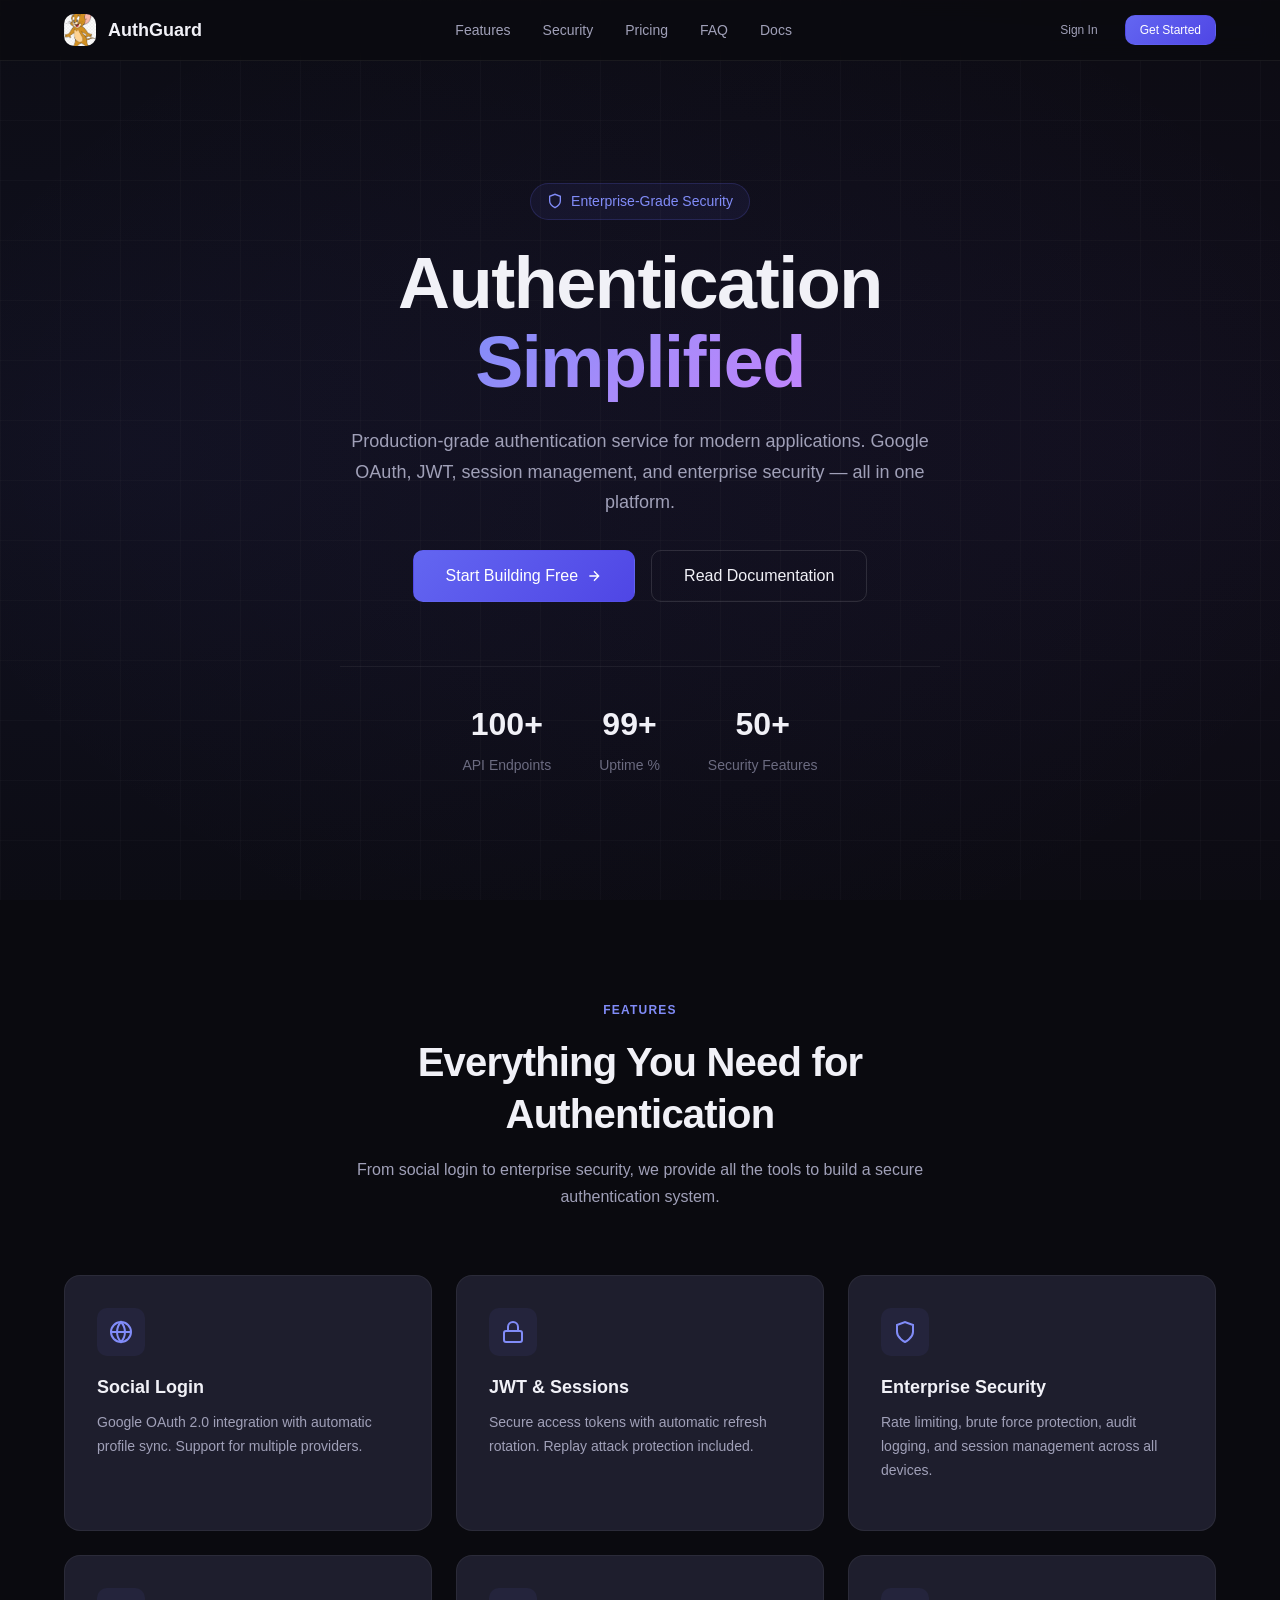
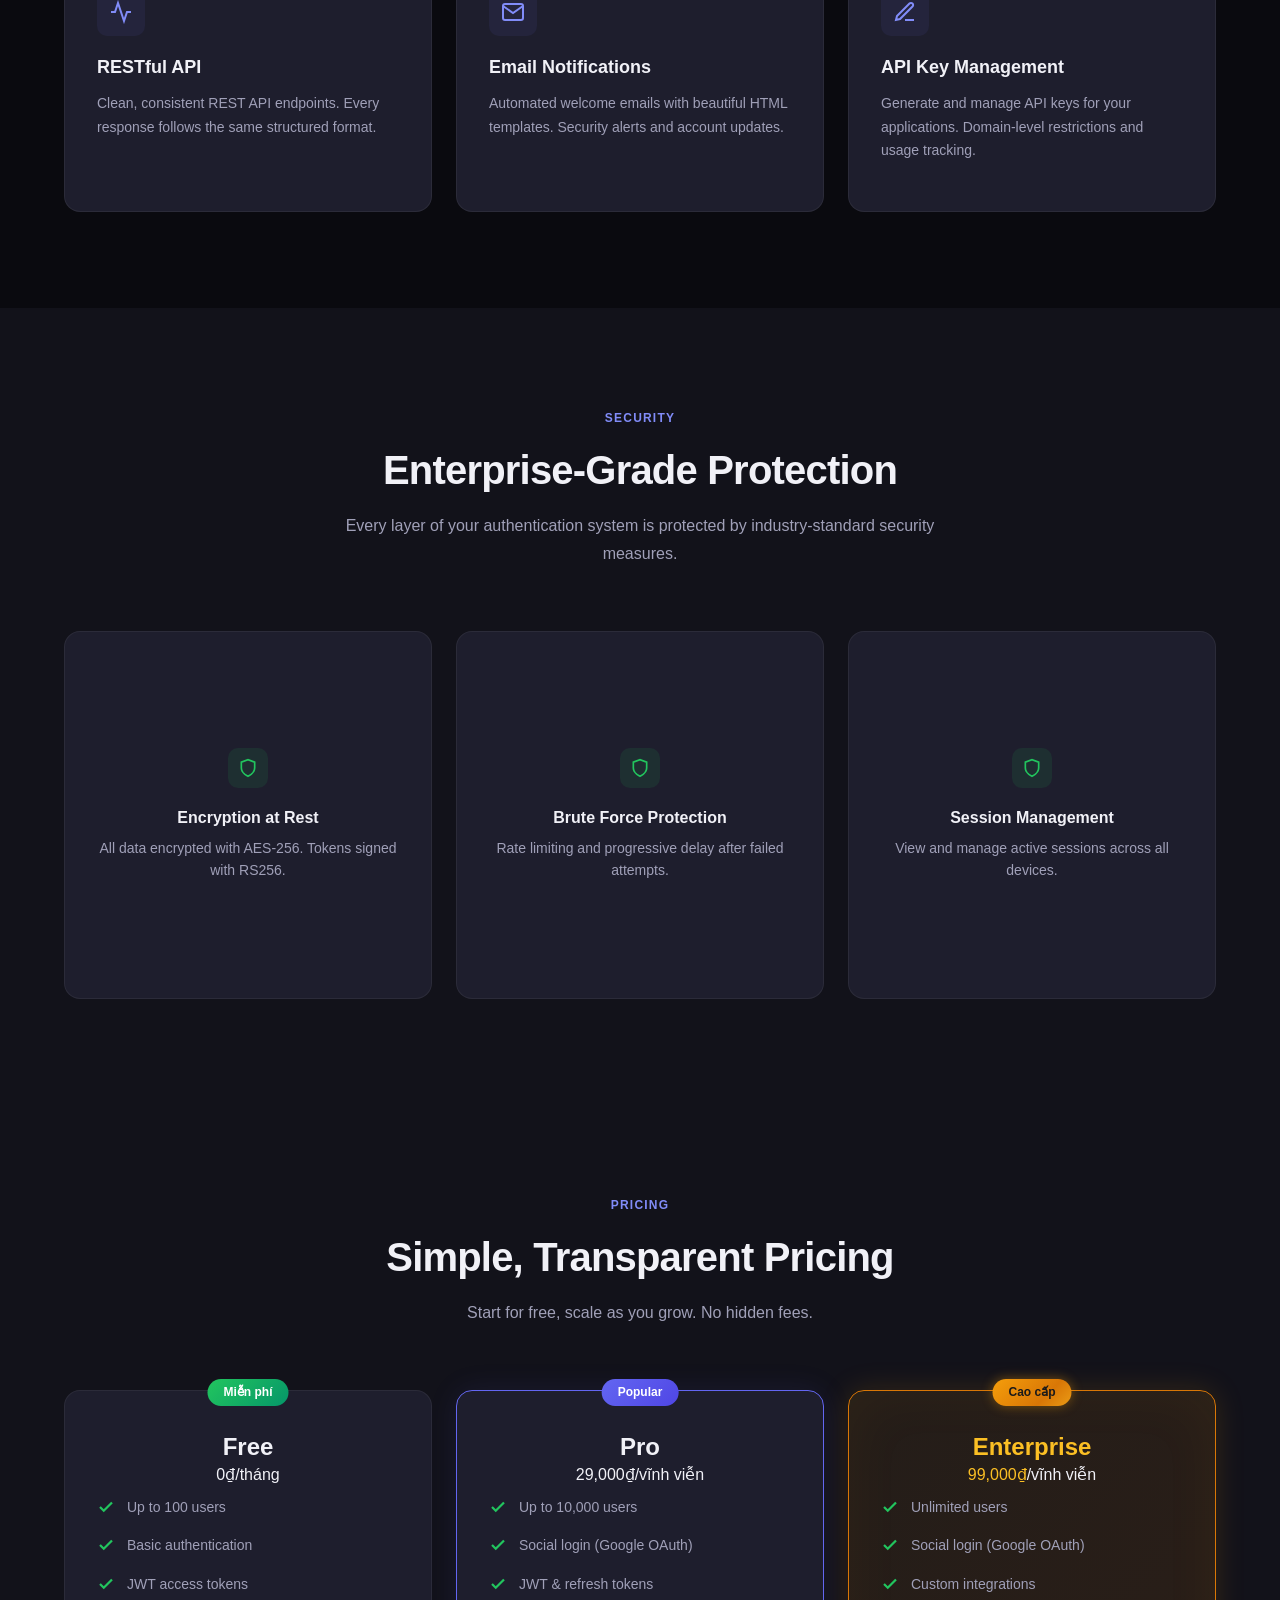
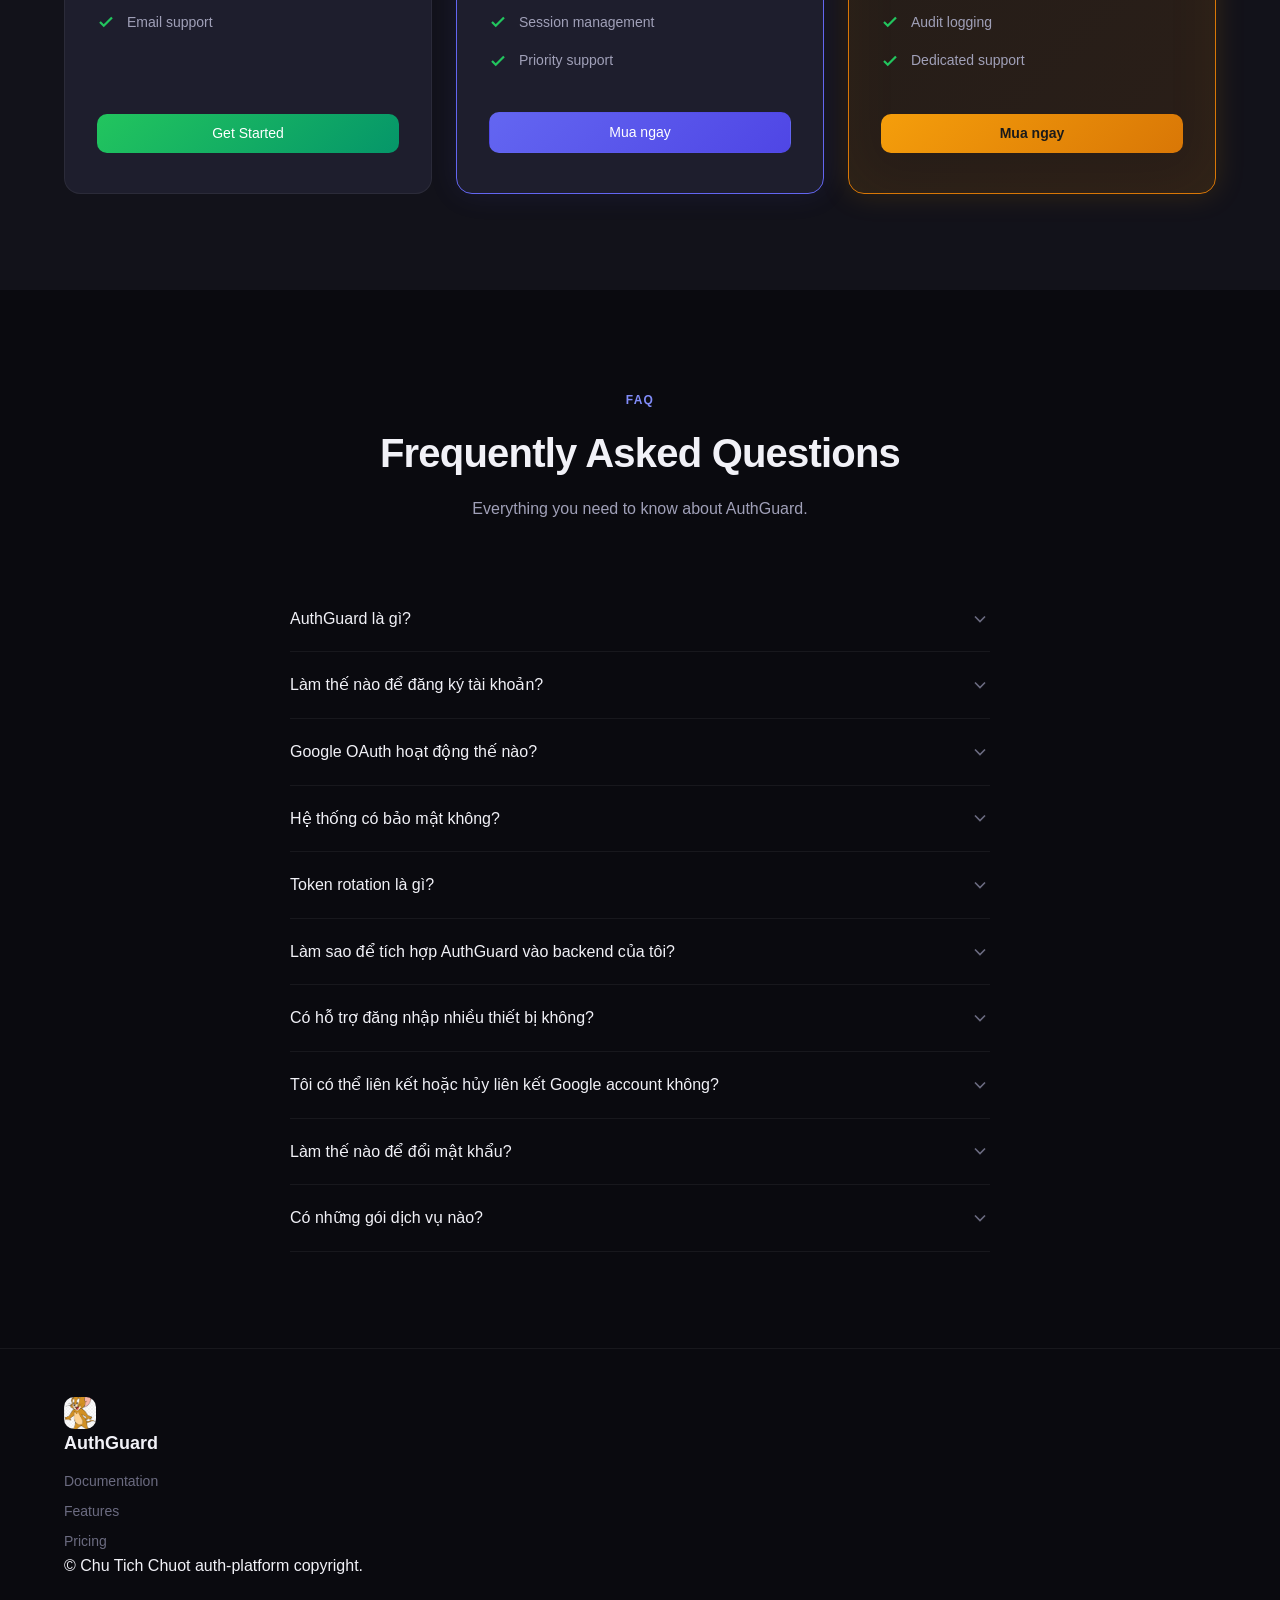
==== frontend/index.html @ dce5e6f6 "first commit" ====
<!DOCTYPE html>
<html lang="en">
<head>
    <meta charset="UTF-8">
    <meta name="viewport" content="width=device-width, initial-scale=1.0">
    <title>AuthGuard - Enterprise Authentication Made Simple</title>
    <meta name="description" content="Production-grade authentication service. Google OAuth, JWT, session management.">
    <link rel="stylesheet" href="css/base.css">
    <link rel="stylesheet" href="css/components.css">
    <link rel="stylesheet" href="css/landing.css">
</head>
<body>
    <!-- Navigation -->
    <nav class="nav" role="navigation" aria-label="Main navigation">
        <div class="nav-inner">
            <a href="index.html" class="nav-logo" aria-label="AuthGuard Home">
                <img src="css/img/authss.png" alt="AuthGuard" class="logo-img-sm">
                <span>AuthGuard</span>
            </a>
            <div class="nav-links" role="menubar">
                <a href="#features" role="menuitem">Features</a>
                <a href="#security" role="menuitem">Security</a>
                <a href="#pricing" role="menuitem">Pricing</a>
                <a href="#faq" role="menuitem">FAQ</a>
                <a href="docs.html" role="menuitem">Docs</a>
            </div>
            <div class="nav-actions">
                <a href="login.html" class="btn btn-ghost btn-sm">Sign In</a>
                <a href="register.html" class="btn btn-primary btn-sm">Get Started</a>
                <button class="nav-mobile-toggle" aria-label="Toggle menu">
                    <svg width="20" height="20" viewBox="0 0 24 24" fill="none" stroke="currentColor" stroke-width="2"><path d="M3 12h18M3 6h18M3 18h18"/></svg>
                </button>
            </div>
        </div>
    </nav>

    <!-- Hero -->
    <section class="hero" id="hero">
        <div class="hero-bg">
            <div class="hero-gradient"></div>
            <div class="hero-grid"></div>
        </div>
        <div class="hero-content">
            <div class="hero-badge reveal">
                <svg width="16" height="16" viewBox="0 0 24 24" fill="none" stroke="currentColor" stroke-width="2"><path d="M12 22s8-4 8-10V5l-8-3-8 3v7c0 6 8 10 8 10z"/></svg>
                Enterprise-Grade Security
            </div>
            <h1 class="hero-title reveal reveal-delay-1">Authentication<br><span class="text-gradient">Simplified</span></h1>
            <p class="hero-description reveal reveal-delay-2">Production-grade authentication service for modern applications. Google OAuth, JWT, session management, and enterprise security — all in one platform.</p>
            <div class="hero-actions reveal reveal-delay-3">
                <a href="register.html" class="btn btn-primary btn-lg">Start Building Free <svg width="16" height="16" viewBox="0 0 24 24" fill="none" stroke="currentColor" stroke-width="2"><path d="M5 12h14M12 5l7 7-7 7"/></svg></a>
                <a href="docs.html" class="btn btn-secondary btn-lg">Read Documentation</a>
            </div>
            <div class="hero-stats reveal reveal-delay-4">
                <div class="hero-stat"><div class="hero-stat-number" data-count="100">0</div><div class="hero-stat-label">API Endpoints</div></div>
                <div class="hero-stat"><div class="hero-stat-number" data-count="99.9">0</div><div class="hero-stat-label">Uptime %</div></div>
                <div class="hero-stat"><div class="hero-stat-number" data-count="50">0</div><div class="hero-stat-label">Security Features</div></div>
            </div>
        </div>
    </section>

    <!-- Features -->
    <section class="features" id="features">
        <div class="container">
            <div class="section-header reveal">
                <span class="section-label">Features</span>
                <h2 class="section-title">Everything You Need for Authentication</h2>
                <p class="section-description">From social login to enterprise security, we provide all the tools to build a secure authentication system.</p>
            </div>
            <div class="features-grid">
                <div class="feature-card reveal reveal-delay-1">
                    <div class="feature-icon"><svg viewBox="0 0 24 24" fill="none" stroke="currentColor" stroke-width="2"><circle cx="12" cy="12" r="10"/><path d="M2 12h20M12 2a15.3 15.3 0 014 10 15.3 15.3 0 01-4 10 15.3 15.3 0 01-4-10 15.3 15.3 0 014-10z"/></svg></div>
                    <h3 class="feature-title">Social Login</h3>
                    <p class="feature-description">Google OAuth 2.0 integration with automatic profile sync. Support for multiple providers.</p>
                </div>
                <div class="feature-card reveal reveal-delay-2">
                    <div class="feature-icon"><svg viewBox="0 0 24 24" fill="none" stroke="currentColor" stroke-width="2"><rect x="3" y="11" width="18" height="11" rx="2" ry="2"/><path d="M7 11V7a5 5 0 0110 0v4"/></svg></div>
                    <h3 class="feature-title">JWT & Sessions</h3>
                    <p class="feature-description">Secure access tokens with automatic refresh rotation. Replay attack protection included.</p>
                </div>
                <div class="feature-card reveal reveal-delay-3">
                    <div class="feature-icon"><svg viewBox="0 0 24 24" fill="none" stroke="currentColor" stroke-width="2"><path d="M12 22s8-4 8-10V5l-8-3-8 3v7c0 6 8 10 8 10z"/></svg></div>
                    <h3 class="feature-title">Enterprise Security</h3>
                    <p class="feature-description">Rate limiting, brute force protection, audit logging, and session management across all devices.</p>
                </div>
                <div class="feature-card reveal reveal-delay-1">
                    <div class="feature-icon"><svg viewBox="0 0 24 24" fill="none" stroke="currentColor" stroke-width="2"><polyline points="22 12 18 12 15 21 9 3 6 12 2 12"/></svg></div>
                    <h3 class="feature-title">RESTful API</h3>
                    <p class="feature-description">Clean, consistent REST API endpoints. Every response follows the same structured format.</p>
                </div>
                <div class="feature-card reveal reveal-delay-2">
                    <div class="feature-icon"><svg viewBox="0 0 24 24" fill="none" stroke="currentColor" stroke-width="2"><path d="M4 4h16c1.1 0 2 .9 2 2v12c0 1.1-.9 2-2 2H4c-1.1 0-2-.9-2-2V6c0-1.1.9-2 2-2z"/><polyline points="22,6 12,13 2,6"/></svg></div>
                    <h3 class="feature-title">Email Notifications</h3>
                    <p class="feature-description">Automated welcome emails with beautiful HTML templates. Security alerts and account updates.</p>
                </div>
                <div class="feature-card reveal reveal-delay-3">
                    <div class="feature-icon"><svg viewBox="0 0 24 24" fill="none" stroke="currentColor" stroke-width="2"><path d="M12 20h9M16.5 3.5a2.121 2.121 0 013 3L7 19l-4 1 1-4L16.5 3.5z"/></svg></div>
                    <h3 class="feature-title">API Key Management</h3>
                    <p class="feature-description">Generate and manage API keys for your applications. Domain-level restrictions and usage tracking.</p>
                </div>
            </div>
        </div>
    </section>

    <!-- Security -->
    <section class="security" id="security">
        <div class="container">
            <div class="section-header reveal">
                <span class="section-label">Security</span>
                <h2 class="section-title">Enterprise-Grade Protection</h2>
                <p class="section-description">Every layer of your authentication system is protected by industry-standard security measures.</p>
            </div>
            <div class="security-grid">
                <div class="security-card reveal">
                    <div class="security-card-icon"><svg viewBox="0 0 24 24" fill="none" stroke="currentColor" stroke-width="2"><path d="M12 22s8-4 8-10V5l-8-3-8 3v7c0 6 8 10 8 10z"/></svg></div>
                    <div class="security-card-content"><h4>Encryption at Rest</h4><p>All data encrypted with AES-256. Tokens signed with RS256.</p></div>
                </div>
                <div class="security-card reveal reveal-delay-1">
                    <div class="security-card-icon"><svg viewBox="0 0 24 24" fill="none" stroke="currentColor" stroke-width="2"><path d="M12 22s8-4 8-10V5l-8-3-8 3v7c0 6 8 10 8 10z"/></svg></div>
                    <div class="security-card-content"><h4>Brute Force Protection</h4><p>Rate limiting and progressive delay after failed attempts.</p></div>
                </div>
                <div class="security-card reveal reveal-delay-2">
                    <div class="security-card-icon"><svg viewBox="0 0 24 24" fill="none" stroke="currentColor" stroke-width="2"><path d="M12 22s8-4 8-10V5l-8-3-8 3v7c0 6 8 10 8 10z"/></svg></div>
                    <div class="security-card-content"><h4>Session Management</h4><p>View and manage active sessions across all devices.</p></div>
                </div>
            </div>
        </div>
    </section>

    <!-- Pricing -->
    <section class="pricing" id="pricing">
        <div class="container">
            <div class="section-header reveal">
                <span class="section-label">Pricing</span>
                <h2 class="section-title">Simple, Transparent Pricing</h2>
                <p class="section-description">Start for free, scale as you grow. No hidden fees.</p>
            </div>
            <div class="pricing-grid">
                <div class="pricing-card pricing-card-free reveal">
                    <div class="pricing-card-badge pricing-card-badge-free">Miễn phí</div>
                    <h3 class="pricing-card-title">Free</h3>
                    <div class="pricing-card-price"><span class="pricing-amount">0₫</span><span class="pricing-period">/tháng</span></div>
                    <ul class="pricing-card-features">
                        <li><svg width="16" height="16" viewBox="0 0 24 24" fill="none" stroke="currentColor" stroke-width="3"><polyline points="20 6 9 17 4 12"/></svg> Up to 100 users</li>
                        <li><svg width="16" height="16" viewBox="0 0 24 24" fill="none" stroke="currentColor" stroke-width="3"><polyline points="20 6 9 17 4 12"/></svg> Basic authentication</li>
                        <li><svg width="16" height="16" viewBox="0 0 24 24" fill="none" stroke="currentColor" stroke-width="3"><polyline points="20 6 9 17 4 12"/></svg> JWT access tokens</li>
                        <li><svg width="16" height="16" viewBox="0 0 24 24" fill="none" stroke="currentColor" stroke-width="3"><polyline points="20 6 9 17 4 12"/></svg> Email support</li>
                    </ul>
                    <a href="register.html" class="btn btn-primary btn-block">Get Started</a>
                </div>
                <div class="pricing-card pricing-card-featured reveal reveal-delay-1">
                    <div class="pricing-card-badge">Popular</div>
                    <h3 class="pricing-card-title">Pro</h3>
                    <div class="pricing-card-price"><span class="pricing-amount">29,000₫</span><span class="pricing-period">/vĩnh viễn</span></div>
                    <ul class="pricing-card-features">
                        <li><svg width="16" height="16" viewBox="0 0 24 24" fill="none" stroke="currentColor" stroke-width="3"><polyline points="20 6 9 17 4 12"/></svg> Up to 10,000 users</li>
                        <li><svg width="16" height="16" viewBox="0 0 24 24" fill="none" stroke="currentColor" stroke-width="3"><polyline points="20 6 9 17 4 12"/></svg> Social login (Google OAuth)</li>
                        <li><svg width="16" height="16" viewBox="0 0 24 24" fill="none" stroke="currentColor" stroke-width="3"><polyline points="20 6 9 17 4 12"/></svg> JWT & refresh tokens</li>
                        <li><svg width="16" height="16" viewBox="0 0 24 24" fill="none" stroke="currentColor" stroke-width="3"><polyline points="20 6 9 17 4 12"/></svg> Session management</li>
                        <li><svg width="16" height="16" viewBox="0 0 24 24" fill="none" stroke="currentColor" stroke-width="3"><polyline points="20 6 9 17 4 12"/></svg> Priority support</li>
                    </ul>
                    <a href="purchase.html?plan=pro" class="btn btn-primary btn-block">Mua ngay</a>
                </div>
                <div class="pricing-card pricing-card-enterprise reveal reveal-delay-2">
                    <div class="pricing-card-badge pricing-card-badge-enterprise">Cao cấp</div>
                    <h3 class="pricing-card-title">Enterprise</h3>
                    <div class="pricing-card-price"><span class="pricing-amount">99,000₫</span><span class="pricing-period">/vĩnh viễn</span></div>
                    <ul class="pricing-card-features">
                        <li><svg width="16" height="16" viewBox="0 0 24 24" fill="none" stroke="currentColor" stroke-width="3"><polyline points="20 6 9 17 4 12"/></svg> Unlimited users</li>
                        <li><svg width="16" height="16" viewBox="0 0 24 24" fill="none" stroke="currentColor" stroke-width="3"><polyline points="20 6 9 17 4 12"/></svg> Social login (Google OAuth)</li>
                        <li><svg width="16" height="16" viewBox="0 0 24 24" fill="none" stroke="currentColor" stroke-width="3"><polyline points="20 6 9 17 4 12"/></svg> Custom integrations</li>
                        <li><svg width="16" height="16" viewBox="0 0 24 24" fill="none" stroke="currentColor" stroke-width="3"><polyline points="20 6 9 17 4 12"/></svg> Audit logging</li>
                        <li><svg width="16" height="16" viewBox="0 0 24 24" fill="none" stroke="currentColor" stroke-width="3"><polyline points="20 6 9 17 4 12"/></svg> Dedicated support</li>
                    </ul>
                    <a href="purchase.html?plan=enterprise" class="btn btn-primary btn-block">Mua ngay</a>
                </div>
            </div>
        </div>
    </section>

    <!-- FAQ -->
    <section class="faq" id="faq">
        <div class="container">
            <div class="section-header reveal">
                <span class="section-label">FAQ</span>
                <h2 class="section-title">Frequently Asked Questions</h2>
                <p class="section-description">Everything you need to know about AuthGuard.</p>
            </div>
            <div class="faq-list reveal">
                <div class="faq-item">
                    <div class="faq-question"><span>AuthGuard là gì?</span><svg width="20" height="20" viewBox="0 0 24 24" fill="none" stroke="currentColor" stroke-width="2"><polyline points="6 9 12 15 18 9"/></svg></div>
                    <div class="faq-answer"><p>AuthGuard là nền tảng xác thực (Authentication Platform) độc lập, tương tự Clerk, cung cấp đăng nhập bằng username, Gmail, Google OAuth, quản lý session, JWT token, và bảo mật đa lớp cho ứng dụng hiện đại.</p></div>
                </div>
                <div class="faq-item">
                    <div class="faq-question"><span>Làm thế nào để đăng ký tài khoản?</span><svg width="20" height="20" viewBox="0 0 24 24" fill="none" stroke="currentColor" stroke-width="2"><polyline points="6 9 12 15 18 9"/></svg></div>
                    <div class="faq-answer"><p>Bạn có thể đăng ký bằng email Gmail + mật khẩu (tối thiểu 8 ký tự) hoặc đăng ký nhanh bằng Google OAuth. Username phải từ 3-20 ký tự, chỉ gồm chữ cái, số và dấu gạch dưới.</p></div>
                </div>
                <div class="faq-item">
                    <div class="faq-question"><span>Google OAuth hoạt động thế nào?</span><svg width="20" height="20" viewBox="0 0 24 24" fill="none" stroke="currentColor" stroke-width="2"><polyline points="6 9 12 15 18 9"/></svg></div>
                    <div class="faq-answer"><p>Người dùng đăng nhập bằng tài khoản Google. AuthGuard xác thực ID Token qua Google Identity Services, tự động tạo tài khoản mới nếu chưa tồn tại, hoặc liên kết với tài khoản hiện có nếu email đã được đăng ký trước đó.</p></div>
                </div>
                <div class="faq-item">
                    <div class="faq-question"><span>Hệ thống có bảo mật không?</span><svg width="20" height="20" viewBox="0 0 24 24" fill="none" stroke="currentColor" stroke-width="2"><polyline points="6 9 12 15 18 9"/></svg></div>
                    <div class="faq-answer"><p>Có. AuthGuard sử dụng: JWT ký HS256, bcrypt với 12 vòng salt cho mật khẩu, HttpOnly Cookie cho refresh token, rate limiting (5 lần/15 phút), bảo vệ brute force, phát hiện tấn công replay, và ghi nhật ký kiểm toán cho mọi sự kiện xác thực.</p></div>
                </div>
                <div class="faq-item">
                    <div class="faq-question"><span>Token rotation là gì?</span><svg width="20" height="20" viewBox="0 0 24 24" fill="none" stroke="currentColor" stroke-width="2"><polyline points="6 9 12 15 18 9"/></svg></div>
                    <div class="faq-answer"><p>Mỗi lần refresh token, AuthGuard thu hồi token cũ và cấp token mới. Nếu token cũ bị dùng lại (replay attack), toàn bộ session của user sẽ bị thu hồi ngay lập tức, ngăn chặn kẻ tấn công chiếm quyền truy cập.</p></div>
                </div>
                <div class="faq-item">
                    <div class="faq-question"><span>Làm sao để tích hợp AuthGuard vào backend của tôi?</span><svg width="20" height="20" viewBox="0 0 24 24" fill="none" stroke="currentColor" stroke-width="2"><polyline points="6 9 12 15 18 9"/></svg></div>
                    <div class="faq-answer"><p>Bạn có 2 cách: (1) Dùng chung JWT_ACCESS_SECRET để tự verify token trong backend (Flask, Node.js, Django, Next.js đều hỗ trợ), hoặc (2) Gọi API POST /api/auth/verify để xác thực token từ xa. Xem tài liệu Docs để biết chi tiết.</p></div>
                </div>
                <div class="faq-item">
                    <div class="faq-question"><span>Có hỗ trợ đăng nhập nhiều thiết bị không?</span><svg width="20" height="20" viewBox="0 0 24 24" fill="none" stroke="currentColor" stroke-width="2"><polyline points="6 9 12 15 18 9"/></svg></div>
                    <div class="faq-answer"><p>Có. Mỗi lần đăng nhập tạo một session riêng biệt. Bạn có thể xem và quản lý tất cả session trong dashboard, đăng xuất một thiết bị hoặc tất cả thiết bị cùng lúc.</p></div>
                </div>
                <div class="faq-item">
                    <div class="faq-question"><span>Tôi có thể liên kết hoặc hủy liên kết Google account không?</span><svg width="20" height="20" viewBox="0 0 24 24" fill="none" stroke="currentColor" stroke-width="2"><polyline points="6 9 12 15 18 9"/></svg></div>
                    <div class="faq-answer"><p>Có. Bạn có thể liên kết Google account với tài khoản hiện tại để đăng nhập bằng cả hai cách. Khi hủy liên kết, bạn cần có mật khẩu để đảm bảo vẫn có cách đăng nhập khác.</p></div>
                </div>
                <div class="faq-item">
                    <div class="faq-question"><span>Làm thế nào để đổi mật khẩu?</span><svg width="20" height="20" viewBox="0 0 24 24" fill="none" stroke="currentColor" stroke-width="2"><polyline points="6 9 12 15 18 9"/></svg></div>
                    <div class="faq-answer"><p>Vào mục Security trong Dashboard, nhập mật khẩu hiện tại và mật khẩu mới (tối thiểu 8 ký tự). Sau khi đổi mật khẩu thành công, tất cả thiết bị khác sẽ bị đăng xuất để đảm bảo an toàn.</p></div>
                </div>
                <div class="faq-item">
                    <div class="faq-question"><span>Có những gói dịch vụ nào?</span><svg width="20" height="20" viewBox="0 0 24 24" fill="none" stroke="currentColor" stroke-width="2"><polyline points="6 9 12 15 18 9"/></svg></div>
                    <div class="faq-answer"><p>AuthGuard có 3 gói: Free (100 người dùng, xác thực cơ bản), Pro (29,000₫ vĩnh viễn - 10,000 người dùng, Google OAuth, quản lý session), và Enterprise (99,000₫ vĩnh viễn - không giới hạn người dùng, audit logging, hỗ trợ riêng).</p></div>
                </div>
            </div>
        </div>
    </section>

    <!-- Footer -->
    <footer class="footer">
        <div class="container">
            <div class="footer-content">
                <div class="footer-brand">
                    <img src="css/img/authss.png" alt="AuthGuard" class="logo-img-sm">
                    <span>AuthGuard</span>
                </div>
                <div class="footer-links">
                    <a href="docs.html">Documentation</a>
                    <a href="#features">Features</a>
                    <a href="#pricing">Pricing</a>
                </div>
                <div class="footer-copyright">&copy; Chu Tich Chuot auth-platform copyright.</div>
            </div>
        </div>
    </footer>

    <script src="js/config.js"></script>
    <script src="js/utils.js"></script>
    <script src="js/api.js"></script>
    <script src="js/auth.js"></script>
    <script src="js/landing.js"></script>
    <script src="js/nav.js"></script>
</body>
</html>
---- frontend/css/base.css ----
/* ==========================================
   AUTHGUARD - Base Styles & Design System
   ========================================== */

/* === CSS Variables === */
:root {
    /* Brand Colors */
    --color-primary: #6366f1;
    --color-primary-dark: #4f46e5;
    --color-primary-light: #818cf8;
    --color-primary-bg: rgba(99, 102, 241, 0.08);

    /* Neutral Colors */
    --color-bg: #0a0a0f;
    --color-bg-secondary: #12121a;
    --color-bg-tertiary: #1a1a25;
    --color-bg-card: #1e1e2d;
    --color-bg-input: #151520;

    /* Text Colors */
    --color-text: #f1f1f7;
    --color-text-secondary: #a0a0b8;
    --color-text-tertiary: #6b6b80;
    --color-text-inverse: #0a0a0f;

    /* Status Colors */
    --color-success: #22c55e;
    --color-success-bg: rgba(34, 197, 94, 0.1);
    --color-error: #ef4444;
    --color-error-bg: rgba(239, 68, 68, 0.1);
    --color-warning: #f59e0b;
    --color-warning-bg: rgba(245, 158, 11, 0.1);
    --color-info: #3b82f6;
    --color-info-bg: rgba(59, 130, 246, 0.1);

    /* Border */
    --color-border: rgba(255, 255, 255, 0.06);
    --color-border-hover: rgba(255, 255, 255, 0.12);
    --radius-sm: 6px;
    --radius-md: 10px;
    --radius-lg: 16px;
    --radius-xl: 24px;

    /* Shadows */
    --shadow-sm: 0 1px 3px rgba(0, 0, 0, 0.3);
    --shadow-md: 0 4px 12px rgba(0, 0, 0, 0.4);
    --shadow-lg: 0 12px 40px rgba(0, 0, 0, 0.5);
    --shadow-glow: 0 0 30px rgba(99, 102, 241, 0.15);

    /* Typography */
    --font-sans: -apple-system, BlinkMacSystemFont, 'Segoe UI', Roboto, 'Helvetica Neue', Arial, sans-serif;
    --font-mono: 'SF Mono', 'Fira Code', 'Fira Mono', 'Roboto Mono', monospace;
    --font-size-xs: 0.75rem;
    --font-size-sm: 0.875rem;
    --font-size-base: 1rem;
    --font-size-lg: 1.125rem;
    --font-size-xl: 1.25rem;
    --font-size-2xl: 1.5rem;
    --font-size-3xl: 2rem;
    --font-size-4xl: 2.5rem;
    --font-size-5xl: 3.5rem;
    --font-size-6xl: 4.5rem;

    /* Spacing */
    --space-1: 4px;
    --space-2: 8px;
    --space-3: 12px;
    --space-4: 16px;
    --space-5: 20px;
    --space-6: 24px;
    --space-8: 32px;
    --space-10: 40px;
    --space-12: 48px;
    --space-16: 64px;
    --space-20: 80px;
    --space-24: 96px;

    /* Transitions */
    --transition-fast: 150ms ease;
    --transition-base: 250ms ease;
    --transition-slow: 400ms ease;

    /* Layout */
    --max-width: 1200px;
    --sidebar-width: 240px;
    --header-height: 60px;
}

/* === Reset === */
*, *::before, *::after {
    margin: 0;
    padding: 0;
    box-sizing: border-box;
}

html {
    scroll-behavior: smooth;
    -webkit-text-size-adjust: 100%;
}

body {
    font-family: var(--font-sans);
    font-size: var(--font-size-base);
    line-height: 1.6;
    color: var(--color-text);
    background-color: var(--color-bg);
    -webkit-font-smoothing: antialiased;
    -moz-osx-font-smoothing: grayscale;
    min-height: 100vh;
}

img, svg {
    display: block;
    max-width: 100%;
}

a {
    color: var(--color-primary-light);
    text-decoration: none;
    transition: color var(--transition-fast);
}

a:hover {
    color: var(--color-primary);
}

a:focus-visible {
    outline: 2px solid var(--color-primary);
    outline-offset: 2px;
    border-radius: 4px;
}

button {
    cursor: pointer;
    border: none;
    background: none;
    font-family: inherit;
    font-size: inherit;
    color: inherit;
}

button:focus-visible {
    outline: 2px solid var(--color-primary);
    outline-offset: 2px;
    border-radius: 6px;
}

input, textarea, select {
    font-family: inherit;
    font-size: inherit;
    color: inherit;
}

ul, ol {
    list-style: none;
}

h1, h2, h3, h4, h5, h6 {
    line-height: 1.3;
    font-weight: 600;
    color: var(--color-text);
}

h1 { font-size: var(--font-size-5xl); }
h2 { font-size: var(--font-size-3xl); }
h3 { font-size: var(--font-size-2xl); }
h4 { font-size: var(--font-size-xl); }

p {
    color: var(--color-text-secondary);
    margin-bottom: var(--space-4);
}

/* === Logo Image === */
.logo-img {
    display: block;
    width: 120px;
    height: auto;
    object-fit: contain;
}

.logo-img-sm {
    width: 32px;
    height: 32px;
    border-radius: var(--radius-md);
    object-fit: cover;
}

.logo-img-icon {
    width: 32px;
    height: 32px;
    border-radius: var(--radius-md);
    object-fit: cover;
}

/* Logo + Text horizontal layout for nav-logo, sidebar-logo, auth-logo */
.nav-logo,
.sidebar-logo,
.auth-logo {
    display: inline-flex;
    align-items: center;
    gap: 8px;
    text-decoration: none;
    color: var(--color-text);
    font-weight: 700;
    font-size: var(--font-size-lg, 1.125rem);
    white-space: nowrap;
}

.nav-logo:hover,
.sidebar-logo:hover,
.auth-logo:hover {
    color: var(--color-text);
}

/* === Utility Classes === */
.container {
    width: 100%;
    max-width: var(--max-width);
    margin: 0 auto;
    padding: 0 var(--space-6);
}

.sr-only {
    position: absolute;
    width: 1px;
    height: 1px;
    padding: 0;
    margin: -1px;
    overflow: hidden;
    clip: rect(0, 0, 0, 0);
    border: 0;
}

.text-gradient {
    background: linear-gradient(135deg, var(--color-primary-light), #a78bfa, #c084fc);
    -webkit-background-clip: text;
    -webkit-text-fill-color: transparent;
    background-clip: text;
}

.text-center { text-align: center; }
.text-right { text-align: right; }

.flex { display: flex; }
.flex-col { flex-direction: column; }
.flex-wrap { flex-wrap: wrap; }
.items-center { align-items: center; }
.justify-center { justify-content: center; }
.justify-between { justify-content: space-between; }
.gap-2 { gap: var(--space-2); }
.gap-3 { gap: var(--space-3); }
.gap-4 { gap: var(--space-4); }
.gap-6 { gap: var(--space-6); }
.gap-8 { gap: var(--space-8); }

.mt-4 { margin-top: var(--space-4); }
.mt-6 { margin-top: var(--space-6); }
.mt-8 { margin-top: var(--space-8); }
.mb-4 { margin-bottom: var(--space-4); }
.mb-6 { margin-bottom: var(--space-6); }
.mb-8 { margin-bottom: var(--space-8); }

/* === Scrollbar === */
::-webkit-scrollbar {
    width: 6px;
    height: 6px;
}

::-webkit-scrollbar-track {
    background: transparent;
}

::-webkit-scrollbar-thumb {
    background: rgba(255, 255, 255, 0.1);
    border-radius: 3px;
}

::-webkit-scrollbar-thumb:hover {
    background: rgba(255, 255, 255, 0.2);
}

/* === Selection === */
::selection {
    background: var(--color-primary);
    color: white;
}

/* === Animations === */
@keyframes fadeIn {
    from { opacity: 0; transform: translateY(10px); }
    to { opacity: 1; transform: translateY(0); }
}

@keyframes fadeInUp {
    from { opacity: 0; transform: translateY(30px); }
    to { opacity: 1; transform: translateY(0); }
}

@keyframes fadeInScale {
    from { opacity: 0; transform: scale(0.95); }
    to { opacity: 1; transform: scale(1); }
}

@keyframes slideInLeft {
    from { opacity: 0; transform: translateX(-20px); }
    to { opacity: 1; transform: translateX(0); }
}

@keyframes slideInRight {
    from { opacity: 0; transform: translateX(20px); }
    to { opacity: 1; transform: translateX(0); }
}

@keyframes pulse {
    0%, 100% { opacity: 1; }
    50% { opacity: 0.5; }
}

@keyframes spin {
    to { transform: rotate(360deg); }
}

@keyframes shimmer {
    0% { background-position: -200% 0; }
    100% { background-position: 200% 0; }
}

/* === Reveal Animation (for Intersection Observer) === */
.reveal {
    opacity: 0;
    transform: translateY(30px);
    transition: opacity 0.6s ease, transform 0.6s ease;
}

.reveal.visible {
    opacity: 1;
    transform: translateY(0);
}

.reveal-delay-1 { transition-delay: 0.1s; }
.reveal-delay-2 { transition-delay: 0.2s; }
.reveal-delay-3 { transition-delay: 0.3s; }
.reveal-delay-4 { transition-delay: 0.4s; }
---- frontend/css/components.css ----
/* ==========================================
   AUTHGUARD - Component Styles
   ========================================== */

/* === Buttons === */
.btn {
    display: inline-flex;
    align-items: center;
    justify-content: center;
    gap: var(--space-2);
    padding: 10px 24px;
    font-size: var(--font-size-sm);
    font-weight: 500;
    line-height: 1.4;
    border-radius: var(--radius-md);
    transition: all var(--transition-base);
    cursor: pointer;
    white-space: nowrap;
    user-select: none;
    text-decoration: none;
}

.btn:focus-visible {
    outline: 2px solid var(--color-primary);
    outline-offset: 2px;
}

.btn-primary {
    background: linear-gradient(135deg, var(--color-primary), var(--color-primary-dark));
    color: white;
    border: 1px solid transparent;
}

.btn-primary:hover {
    transform: translateY(-1px);
    box-shadow: 0 4px 20px rgba(99, 102, 241, 0.35);
    color: white;
}

.btn-primary:active {
    transform: translateY(0);
}

.btn-secondary {
    background: transparent;
    color: var(--color-text);
    border: 1px solid var(--color-border-hover);
}

.btn-secondary:hover {
    background: var(--color-bg-tertiary);
    border-color: var(--color-border-hover);
    color: var(--color-text);
}

.btn-ghost {
    background: transparent;
    color: var(--color-text-secondary);
    border: 1px solid transparent;
}

.btn-ghost:hover {
    background: var(--color-bg-tertiary);
    color: var(--color-text);
}

.btn-danger {
    background: var(--color-error);
    color: white;
    border: 1px solid transparent;
}

.btn-danger:hover {
    background: #dc2626;
    color: white;
}

.btn-sm {
    padding: 6px 14px;
    font-size: var(--font-size-xs);
}

.btn-lg {
    padding: 14px 32px;
    font-size: var(--font-size-base);
}

.btn-block {
    width: 100%;
}

.btn:disabled {
    opacity: 0.5;
    cursor: not-allowed;
    transform: none !important;
}

.btn .spinner {
    width: 16px;
    height: 16px;
    border: 2px solid rgba(255, 255, 255, 0.3);
    border-top-color: white;
    border-radius: 50%;
    animation: spin 0.6s linear infinite;
}

/* === Cards === */
.card {
    background: var(--color-bg-card);
    border: 1px solid var(--color-border);
    border-radius: var(--radius-lg);
    padding: var(--space-6);
    transition: all var(--transition-base);
}

.card:hover {
    border-color: var(--color-border-hover);
    box-shadow: var(--shadow-md);
}

.card-header {
    display: flex;
    align-items: center;
    justify-content: space-between;
    margin-bottom: var(--space-4);
    padding-bottom: var(--space-4);
    border-bottom: 1px solid var(--color-border);
}

.card-title {
    font-size: var(--font-size-lg);
    font-weight: 600;
}

.card-body {
    color: var(--color-text-secondary);
    font-size: var(--font-size-sm);
    line-height: 1.6;
}

/* === Form Elements === */
.form-group {
    margin-bottom: var(--space-5);
}

.form-label {
    display: block;
    font-size: var(--font-size-sm);
    font-weight: 500;
    color: var(--color-text);
    margin-bottom: var(--space-2);
}

.form-input {
    width: 100%;
    padding: 10px 14px;
    font-size: var(--font-size-sm);
    background: var(--color-bg-input);
    border: 1px solid var(--color-border);
    border-radius: var(--radius-md);
    color: var(--color-text);
    transition: all var(--transition-fast);
    outline: none;
}

.form-input::placeholder {
    color: var(--color-text-tertiary);
}

.form-input:hover {
    border-color: var(--color-border-hover);
}

.form-input:focus {
    border-color: var(--color-primary);
    box-shadow: 0 0 0 3px rgba(99, 102, 241, 0.15);
}

.form-input.error {
    border-color: var(--color-error);
    box-shadow: 0 0 0 3px var(--color-error-bg);
}

.form-input.success {
    border-color: var(--color-success);
    box-shadow: 0 0 0 3px var(--color-success-bg);
}

.form-error {
    font-size: var(--font-size-xs);
    color: var(--color-error);
    margin-top: var(--space-1);
}

.form-hint {
    font-size: var(--font-size-xs);
    color: var(--color-text-tertiary);
    margin-top: var(--space-1);
}

/* === Badges === */
.badge {
    display: inline-flex;
    align-items: center;
    padding: 2px 10px;
    font-size: var(--font-size-xs);
    font-weight: 500;
    border-radius: 100px;
    line-height: 1.5;
}

.badge-primary {
    background: var(--color-primary-bg);
    color: var(--color-primary-light);
}

.badge-success {
    background: var(--color-success-bg);
    color: var(--color-success);
}

.badge-error {
    background: var(--color-error-bg);
    color: var(--color-error);
}

.badge-warning {
    background: var(--color-warning-bg);
    color: var(--color-warning);
}

.badge-info {
    background: var(--color-info-bg);
    color: var(--color-info);
}

/* === Toggle Switch === */
.toggle {
    position: relative;
    display: inline-flex;
    align-items: center;
    cursor: pointer;
    gap: var(--space-3);
}

.toggle input {
    position: absolute;
    opacity: 0;
    width: 0;
    height: 0;
}

.toggle-track {
    width: 40px;
    height: 22px;
    background: var(--color-bg-tertiary);
    border-radius: 11px;
    transition: all var(--transition-fast);
    position: relative;
    border: 1px solid var(--color-border);
}

.toggle-track::after {
    content: '';
    position: absolute;
    top: 2px;
    left: 2px;
    width: 16px;
    height: 16px;
    background: var(--color-text-tertiary);
    border-radius: 50%;
    transition: all var(--transition-fast);
}

.toggle input:checked + .toggle-track {
    background: var(--color-primary);
    border-color: var(--color-primary);
}

.toggle input:checked + .toggle-track::after {
    left: 20px;
    background: white;
}

.toggle input:focus-visible + .toggle-track {
    outline: 2px solid var(--color-primary);
    outline-offset: 2px;
}

.toggle-label {
    font-size: var(--font-size-sm);
    color: var(--color-text-secondary);
}

/* === Modal === */
.modal-overlay {
    position: fixed;
    inset: 0;
    background: rgba(0, 0, 0, 0.6);
    backdrop-filter: blur(4px);
    display: flex;
    align-items: center;
    justify-content: center;
    z-index: 1000;
    opacity: 0;
    visibility: hidden;
    transition: all var(--transition-base);
}

.modal-overlay.active {
    opacity: 1;
    visibility: visible;
}

.modal {
    background: var(--color-bg-card);
    border: 1px solid var(--color-border);
    border-radius: var(--radius-xl);
    padding: var(--space-8);
    width: 90%;
    max-width: 480px;
    max-height: 90vh;
    overflow-y: auto;
    transform: scale(0.95) translateY(10px);
    transition: all var(--transition-base);
}

.modal-overlay.active .modal {
    transform: scale(1) translateY(0);
}

.modal-header {
    display: flex;
    align-items: center;
    justify-content: space-between;
    margin-bottom: var(--space-6);
}

.modal-title {
    font-size: var(--font-size-xl);
    font-weight: 600;
}

.modal-close {
    width: 32px;
    height: 32px;
    display: flex;
    align-items: center;
    justify-content: center;
    border-radius: var(--radius-md);
    color: var(--color-text-secondary);
    transition: all var(--transition-fast);
}

.modal-close:hover {
    background: var(--color-bg-tertiary);
    color: var(--color-text);
}

.modal-body {
    color: var(--color-text-secondary);
    font-size: var(--font-size-sm);
    line-height: 1.6;
}

.modal-footer {
    display: flex;
    align-items: center;
    justify-content: flex-end;
    gap: var(--space-3);
    margin-top: var(--space-6);
    padding-top: var(--space-4);
    border-top: 1px solid var(--color-border);
}

/* === Table === */
.table-container {
    overflow-x: auto;
    border: 1px solid var(--color-border);
    border-radius: var(--radius-lg);
}

table {
    width: 100%;
    border-collapse: collapse;
}

thead {
    background: var(--color-bg-tertiary);
}

th {
    padding: var(--space-3) var(--space-4);
    text-align: left;
    font-size: var(--font-size-xs);
    font-weight: 600;
    text-transform: uppercase;
    letter-spacing: 0.05em;
    color: var(--color-text-tertiary);
    border-bottom: 1px solid var(--color-border);
}

td {
    padding: var(--space-3) var(--space-4);
    font-size: var(--font-size-sm);
    color: var(--color-text-secondary);
    border-bottom: 1px solid var(--color-border);
}

tr:last-child td {
    border-bottom: none;
}

tr:hover td {
    background: var(--color-bg-tertiary);
}

/* === Toast Notifications === */
.toast-container {
    position: fixed;
    top: var(--space-6);
    right: var(--space-6);
    z-index: 2000;
    display: flex;
    flex-direction: column;
    gap: var(--space-3);
    max-width: 400px;
}

.toast {
    display: flex;
    align-items: center;
    gap: var(--space-3);
    padding: var(--space-4);
    background: var(--color-bg-card);
    border: 1px solid var(--color-border);
    border-radius: var(--radius-md);
    box-shadow: var(--shadow-lg);
    animation: slideInRight 0.3s ease;
    backdrop-filter: blur(10px);
}

.toast-hiding {
    animation: fadeIn 0.3s ease reverse;
}

.toast-success {
    border-left: 3px solid var(--color-success);
}

.toast-error {
    border-left: 3px solid var(--color-error);
}

.toast-info {
    border-left: 3px solid var(--color-info);
}

.toast-icon {
    flex-shrink: 0;
    width: 20px;
    height: 20px;
}

.toast-success .toast-icon { color: var(--color-success); }
.toast-error .toast-icon { color: var(--color-error); }
.toast-info .toast-icon { color: var(--color-info); }

.toast-message {
    flex: 1;
    font-size: var(--font-size-sm);
    color: var(--color-text);
}

.toast-close {
    flex-shrink: 0;
    width: 20px;
    height: 20px;
    display: flex;
    align-items: center;
    justify-content: center;
    color: var(--color-text-tertiary);
    font-size: 16px;
    transition: color var(--transition-fast);
}

.toast-close:hover {
    color: var(--color-text);
}

/* === Loading Spinner === */
.spinner {
    width: 20px;
    height: 20px;
    border: 2px solid var(--color-border);
    border-top-color: var(--color-primary);
    border-radius: 50%;
    animation: spin 0.6s linear infinite;
}

.spinner-lg {
    width: 32px;
    height: 32px;
    border-width: 3px;
}

.loading-overlay {
    display: flex;
    align-items: center;
    justify-content: center;
    padding: var(--space-12);
    color: var(--color-text-tertiary);
    font-size: var(--font-size-sm);
    gap: var(--space-3);
}

/* === Empty State === */
.empty-state {
    display: flex;
    flex-direction: column;
    align-items: center;
    justify-content: center;
    padding: var(--space-16) var(--space-6);
    text-align: center;
}

.empty-state-icon {
    width: 48px;
    height: 48px;
    color: var(--color-text-tertiary);
    margin-bottom: var(--space-4);
    opacity: 0.5;
}

.empty-state-title {
    font-size: var(--font-size-lg);
    font-weight: 600;
    margin-bottom: var(--space-2);
}

.empty-state-text {
    font-size: var(--font-size-sm);
    color: var(--color-text-tertiary);
    max-width: 360px;
}

/* === Skeleton Loading === */
.skeleton {
    background: linear-gradient(90deg, var(--color-bg-tertiary) 25%, var(--color-bg-card) 50%, var(--color-bg-tertiary) 75%);
    background-size: 200% 100%;
    animation: shimmer 1.5s infinite;
    border-radius: var(--radius-sm);
}

.skeleton-text {
    height: 14px;
    margin-bottom: var(--space-2);
    width: 100%;
}

.skeleton-text:last-child {
    width: 60%;
}

.skeleton-title {
    height: 20px;
    width: 40%;
    margin-bottom: var(--space-4);
}

/* === Responsive === */
@media (max-width: 768px) {
    .container {
        padding: 0 var(--space-4);
    }

    h1 { font-size: var(--font-size-3xl); }
    h2 { font-size: var(--font-size-2xl); }

    .toast-container {
        left: var(--space-4);
        right: var(--space-4);
        max-width: none;
    }
}
---- frontend/css/landing.css ----
/* ==========================================
   AUTHGUARD - Landing Page Styles
   ========================================== */

/* === Navigation === */
.nav {
    position: fixed;
    top: 0;
    left: 0;
    right: 0;
    z-index: 100;
    background: rgba(10, 10, 15, 0.8);
    backdrop-filter: blur(12px);
    border-bottom: 1px solid var(--color-border);
    transition: all var(--transition-base);
}

.nav-inner {
    display: flex;
    align-items: center;
    justify-content: space-between;
    height: var(--header-height);
    max-width: var(--max-width);
    margin: 0 auto;
    padding: 0 var(--space-6);
}

.nav-logo {
    display: flex;
    align-items: center;
    gap: var(--space-3);
    font-size: var(--font-size-lg);
    font-weight: 700;
    color: var(--color-text);
    text-decoration: none;
}

.nav-logo-icon {
    width: 32px;
    height: 32px;
    background: linear-gradient(135deg, var(--color-primary), var(--color-primary-dark));
    border-radius: var(--radius-md);
    display: flex;
    align-items: center;
    justify-content: center;
    color: white;
    font-size: 16px;
    font-weight: 700;
}

.nav-links {
    display: flex;
    align-items: center;
    gap: var(--space-8);
}

.nav-links a {
    font-size: var(--font-size-sm);
    color: var(--color-text-secondary);
    transition: color var(--transition-fast);
}

.nav-links a:hover {
    color: var(--color-text);
}

.nav-actions {
    display: flex;
    align-items: center;
    gap: var(--space-3);
}

.nav-user-avatar {
    display: inline-flex;
    align-items: center;
    justify-content: center;
    width: 24px;
    height: 24px;
    background: linear-gradient(135deg, var(--color-primary), var(--color-primary-dark));
    border-radius: var(--radius-sm);
    color: white;
    font-size: 12px;
    font-weight: 700;
    flex-shrink: 0;
}

.nav-dashboard-btn {
    display: inline-flex !important;
    align-items: center;
    gap: var(--space-2);
}

.nav-logout-btn {
    cursor: pointer;
}

.nav-mobile-toggle {
    display: none;
    width: 40px;
    height: 40px;
    align-items: center;
    justify-content: center;
    color: var(--color-text-secondary);
    border-radius: var(--radius-md);
}

.nav-mobile-toggle:hover {
    background: var(--color-bg-tertiary);
}

/* === Hero Section === */
.hero {
    position: relative;
    min-height: 100vh;
    display: flex;
    align-items: center;
    justify-content: center;
    overflow: hidden;
    padding-top: var(--header-height);
}

.hero-bg {
    position: absolute;
    inset: 0;
    overflow: hidden;
}

.hero-gradient {
    position: absolute;
    top: -50%;
    left: -50%;
    width: 200%;
    height: 200%;
    background: radial-gradient(ellipse at 30% 50%, rgba(99, 102, 241, 0.08) 0%, transparent 50%),
                radial-gradient(ellipse at 70% 50%, rgba(139, 92, 246, 0.06) 0%, transparent 50%);
    animation: gradientShift 20s ease infinite;
}

@keyframes gradientShift {
    0%, 100% { transform: translate(0, 0) rotate(0deg); }
    33% { transform: translate(2%, -2%) rotate(1deg); }
    66% { transform: translate(-2%, 1%) rotate(-1deg); }
}

.hero-grid {
    position: absolute;
    inset: 0;
    background-image: 
        linear-gradient(rgba(255, 255, 255, 0.02) 1px, transparent 1px),
        linear-gradient(90deg, rgba(255, 255, 255, 0.02) 1px, transparent 1px);
    background-size: 60px 60px;
}

.hero-content {
    position: relative;
    text-align: center;
    max-width: 800px;
    padding: 0 var(--space-6);
    animation: fadeInUp 0.8s ease;
}

.hero-badge {
    display: inline-flex;
    align-items: center;
    gap: var(--space-2);
    padding: 6px 16px;
    background: var(--color-primary-bg);
    border: 1px solid rgba(99, 102, 241, 0.2);
    border-radius: 100px;
    font-size: var(--font-size-sm);
    color: var(--color-primary-light);
    margin-bottom: var(--space-6);
}

.hero-title {
    font-size: clamp(2.5rem, 6vw, 4.5rem);
    font-weight: 700;
    line-height: 1.1;
    margin-bottom: var(--space-6);
    letter-spacing: -0.02em;
}

.hero-description {
    font-size: var(--font-size-lg);
    color: var(--color-text-secondary);
    max-width: 600px;
    margin: 0 auto var(--space-8);
    line-height: 1.7;
}

.hero-actions {
    display: flex;
    align-items: center;
    justify-content: center;
    gap: var(--space-4);
    flex-wrap: wrap;
}

.hero-stats {
    display: flex;
    align-items: center;
    justify-content: center;
    gap: var(--space-12);
    margin-top: var(--space-16);
    padding-top: var(--space-8);
    border-top: 1px solid var(--color-border);
}

.hero-stat {
    text-align: center;
}

.hero-stat-number {
    font-size: var(--font-size-3xl);
    font-weight: 700;
    color: var(--color-text);
    margin-bottom: var(--space-1);
}

.hero-stat-label {
    font-size: var(--font-size-sm);
    color: var(--color-text-tertiary);
}

/* === Features Section === */
.features {
    padding: var(--space-24) 0;
    position: relative;
}

.section-header {
    text-align: center;
    max-width: 600px;
    margin: 0 auto var(--space-16);
}

.section-label {
    display: inline-block;
    font-size: var(--font-size-xs);
    font-weight: 600;
    text-transform: uppercase;
    letter-spacing: 0.1em;
    color: var(--color-primary-light);
    margin-bottom: var(--space-4);
}

.section-title {
    font-size: var(--font-size-4xl);
    font-weight: 700;
    margin-bottom: var(--space-4);
    letter-spacing: -0.02em;
}

.section-description {
    font-size: var(--font-size-base);
    color: var(--color-text-secondary);
    line-height: 1.7;
}

.features-grid {
    display: grid;
    grid-template-columns: repeat(3, 1fr);
    gap: var(--space-6);
}

.feature-card {
    background: var(--color-bg-card);
    border: 1px solid var(--color-border);
    border-radius: var(--radius-lg);
    padding: var(--space-8);
    transition: all var(--transition-base);
    position: relative;
    overflow: hidden;
}

.feature-card::before {
    content: '';
    position: absolute;
    top: 0;
    left: 0;
    right: 0;
    height: 2px;
    background: linear-gradient(90deg, transparent, var(--color-primary), transparent);
    opacity: 0;
    transition: opacity var(--transition-base);
}

.feature-card:hover::before {
    opacity: 1;
}

.feature-card:hover {
    border-color: var(--color-border-hover);
    transform: translateY(-4px);
    box-shadow: var(--shadow-lg);
}

.feature-icon {
    width: 48px;
    height: 48px;
    background: var(--color-primary-bg);
    border-radius: var(--radius-md);
    display: flex;
    align-items: center;
    justify-content: center;
    margin-bottom: var(--space-5);
    color: var(--color-primary-light);
}

.feature-icon svg {
    width: 24px;
    height: 24px;
}

.feature-title {
    font-size: var(--font-size-lg);
    font-weight: 600;
    margin-bottom: var(--space-3);
}

.feature-description {
    font-size: var(--font-size-sm);
    color: var(--color-text-secondary);
    line-height: 1.7;
}

/* === Security Section === */
.security {
    padding: var(--space-24) 0;
    background: var(--color-bg-secondary);
}

.security-grid {
    display: grid;
    grid-template-columns: repeat(3, 1fr);
    gap: var(--space-6);
}

.security-card {
    background: var(--color-bg-card);
    border: 1px solid var(--color-border);
    border-radius: var(--radius-lg);
    padding: var(--space-8);
    display: flex;
    flex-direction: column;
    align-items: center;
    justify-content: center;
    gap: var(--space-5);
    transition: all var(--transition-base);
    aspect-ratio: 1 / 1;
    text-align: center;
}

.security-card:hover {
    border-color: var(--color-border-hover);
}

.security-card-icon {
    width: 40px;
    height: 40px;
    background: var(--color-success-bg);
    border-radius: var(--radius-md);
    display: flex;
    align-items: center;
    justify-content: center;
    flex-shrink: 0;
    color: var(--color-success);
}

.security-card-icon svg {
    width: 20px;
    height: 20px;
}

.security-card-content {
    display: flex;
    flex-direction: column;
    align-items: center;
}

.security-card-content h4 {
    font-size: var(--font-size-base);
    font-weight: 600;
    margin-bottom: var(--space-2);
}

.security-card-content p {
    font-size: var(--font-size-sm);
    color: var(--color-text-secondary);
    line-height: 1.6;
    margin-bottom: 0;
}

/* === API Features Section === */
.api-features {
    padding: var(--space-24) 0;
}

.api-demo {
    background: var(--color-bg-card);
    border: 1px solid var(--color-border);
    border-radius: var(--radius-lg);
    overflow: hidden;
}

.api-demo-header {
    display: flex;
    align-items: center;
    gap: var(--space-3);
    padding: var(--space-4) var(--space-6);
    background: var(--color-bg-tertiary);
    border-bottom: 1px solid var(--color-border);
}

.api-demo-dot {
    width: 10px;
    height: 10px;
    border-radius: 50%;
}

.api-demo-dot.red { background: #ef4444; }
.api-demo-dot.yellow { background: #eab308; }
.api-demo-dot.green { background: #22c55e; }

.api-demo-code {
    padding: var(--space-6);
    font-family: var(--font-mono);
    font-size: var(--font-size-sm);
    line-height: 1.8;
    color: var(--color-text-secondary);
    overflow-x: auto;
}

.api-demo-code .keyword { color: #c084fc; }
.api-demo-code .string { color: #22c55e; }
.api-demo-code .method { color: #60a5fa; }
.api-demo-code .comment { color: #6b7280; }

/* === Pricing Section === */
.pricing {
    padding: var(--space-24) 0;
    background: var(--color-bg-secondary);
}

.pricing-grid {
    display: grid;
    grid-template-columns: repeat(3, 1fr);
    gap: var(--space-6);
}

.pricing-card {
    background: var(--color-bg-card);
    border: 1px solid var(--color-border);
    border-radius: var(--radius-lg);
    padding: var(--space-10) var(--space-8);
    text-align: center;
    transition: all var(--transition-base);
    position: relative;
    display: flex;
    flex-direction: column;
}

.pricing-card .btn-block {
    margin-top: auto;
}

.pricing-card-featured {
    border-color: var(--color-primary);
    box-shadow: 0 0 30px rgba(99, 102, 241, 0.1);
}

.pricing-card-badge {
    position: absolute;
    top: -12px;
    left: 50%;
    transform: translateX(-50%);
    padding: 4px 16px;
    background: linear-gradient(135deg, var(--color-primary), var(--color-primary-dark));
    color: white;
    font-size: var(--font-size-xs);
    font-weight: 600;
    border-radius: 100px;
    white-space: nowrap;
    z-index: 1;
}

.pricing-card-badge-free {
    background: linear-gradient(135deg, var(--color-success), #059669);
}

.pricing-card-free .btn-block {
    background: linear-gradient(135deg, var(--color-success), #059669);
    border: none;
}

.pricing-card-free .btn-block:hover {
    background: linear-gradient(135deg, #34d399, #10b981);
    box-shadow: 0 0 20px rgba(16, 185, 129, 0.4);
}

.pricing-card-enterprise {
    border-color: #d97706;
    background: linear-gradient(135deg, rgba(245, 158, 11, 0.08), rgba(217, 119, 6, 0.12), rgba(251, 191, 36, 0.08), rgba(217, 119, 6, 0.12));
    background-size: 300% 300%;
    animation: shimmerGoldBg 3s ease infinite;
    box-shadow: 0 0 30px rgba(245, 158, 11, 0.15), inset 0 0 60px rgba(245, 158, 11, 0.05);
}

.pricing-card-enterprise .pricing-card-title {
    color: #fbbf24;
}

.pricing-card-enterprise .pricing-amount {
    color: #fbbf24;
}

.pricing-card-enterprise .btn-block {
    background: linear-gradient(135deg, #f59e0b, #d97706);
    border: none;
    color: #1a1a1a;
    font-weight: 700;
}

.pricing-card-enterprise .btn-block:hover {
    background: linear-gradient(135deg, #fbbf24, #f59e0b);
    box-shadow: 0 0 20px rgba(245, 158, 11, 0.4);
}

.pricing-card-badge-enterprise {
    background: linear-gradient(135deg, #f59e0b, #d97706, #fbbf24, #d97706);
    background-size: 200% 200%;
    animation: shimmerGold 2s ease infinite;
    box-shadow: 0 0 12px rgba(245, 158, 11, 0.4);
    color: #1a1a1a;
    font-weight: 700;
}

@keyframes shimmerGold {
    0%, 100% { background-position: 0% 50%; }
    50% { background-position: 100% 50%; }
}

@keyframes shimmerGoldBg {
    0%, 100% { background-position: 0% 50%; }
    50% { background-position: 100% 50%; }
}

.pricing-name {
    font-size: var(--font-size-lg);
    font-weight: 600;
    margin-bottom: var(--space-2);
}

.pricing-price {
    font-size: var(--font-size-5xl);
    font-weight: 700;
    color: var(--color-text);
    margin-bottom: var(--space-2);
}

.pricing-price span {
    font-size: var(--font-size-base);
    font-weight: 400;
    color: var(--color-text-tertiary);
}

.pricing-description {
    font-size: var(--font-size-sm);
    color: var(--color-text-tertiary);
    margin-bottom: var(--space-6);
}

.pricing-features {
    text-align: left;
    margin-bottom: var(--space-8);
    list-style: none;
    padding: 0;
}

.pricing-feature {
    display: flex;
    align-items: center;
    gap: var(--space-3);
    padding: var(--space-2) 0;
    font-size: var(--font-size-sm);
    color: var(--color-text-secondary);
}

.pricing-card-features {
    list-style: none;
    padding: 0;
    margin: 0 0 var(--space-8);
    text-align: left;
}

.pricing-card-features li {
    display: flex;
    align-items: center;
    gap: var(--space-3);
    padding: var(--space-2) 0;
    font-size: var(--font-size-sm);
    color: var(--color-text-secondary);
}

.pricing-card-features li svg {
    width: 18px;
    height: 18px;
    color: var(--color-success);
    flex-shrink: 0;
}

.pricing-feature svg {
    width: 16px;
    height: 16px;
    color: var(--color-success);
    flex-shrink: 0;
}

/* === FAQ Section === */
.faq {
    padding: var(--space-24) 0;
}

.faq-list {
    max-width: 700px;
    margin: 0 auto;
}

.faq-item {
    border-bottom: 1px solid var(--color-border);
}

.faq-question {
    width: 100%;
    display: flex;
    align-items: center;
    justify-content: space-between;
    padding: var(--space-5) 0;
    font-size: var(--font-size-base);
    font-weight: 500;
    color: var(--color-text);
    text-align: left;
    transition: color var(--transition-fast);
}

.faq-question:hover {
    color: var(--color-primary-light);
}

.faq-question svg {
    width: 20px;
    height: 20px;
    transition: transform var(--transition-base);
    flex-shrink: 0;
    color: var(--color-text-tertiary);
}

.faq-item.active .faq-question svg {
    transform: rotate(180deg);
}

.faq-answer {
    max-height: 0;
    overflow: hidden;
    transition: max-height var(--transition-base);
}

.faq-answer-inner {
    padding-bottom: var(--space-5);
    font-size: var(--font-size-sm);
    color: var(--color-text-secondary);
    line-height: 1.7;
}

/* === CTA Section === */
.cta {
    padding: var(--space-24) 0;
    text-align: center;
}

.cta-box {
    background: linear-gradient(135deg, rgba(99, 102, 241, 0.1), rgba(139, 92, 246, 0.1));
    border: 1px solid rgba(99, 102, 241, 0.2);
    border-radius: var(--radius-xl);
    padding: var(--space-16) var(--space-8);
    position: relative;
    overflow: hidden;
}

.cta-box::before {
    content: '';
    position: absolute;
    top: -50%;
    left: -50%;
    width: 200%;
    height: 200%;
    background: radial-gradient(ellipse at center, rgba(99, 102, 241, 0.05) 0%, transparent 50%);
}

.cta-title {
    font-size: var(--font-size-4xl);
    font-weight: 700;
    margin-bottom: var(--space-4);
    position: relative;
}

.cta-description {
    font-size: var(--font-size-lg);
    color: var(--color-text-secondary);
    max-width: 500px;
    margin: 0 auto var(--space-8);
    position: relative;
}

.cta-actions {
    display: flex;
    align-items: center;
    justify-content: center;
    gap: var(--space-4);
    position: relative;
}

/* === Footer === */
.footer {
    border-top: 1px solid var(--color-border);
    padding: var(--space-12) 0 var(--space-8);
}

.footer-grid {
    display: grid;
    grid-template-columns: 2fr 1fr 1fr 1fr;
    gap: var(--space-8);
    margin-bottom: var(--space-8);
}

.footer-brand {
    font-size: var(--font-size-lg);
    font-weight: 700;
    margin-bottom: var(--space-3);
}

.footer-description {
    font-size: var(--font-size-sm);
    color: var(--color-text-tertiary);
    max-width: 300px;
    line-height: 1.7;
}

.footer-heading {
    font-size: var(--font-size-sm);
    font-weight: 600;
    margin-bottom: var(--space-4);
}

.footer-links {
    display: flex;
    flex-direction: column;
    gap: var(--space-2);
}

.footer-links a {
    font-size: var(--font-size-sm);
    color: var(--color-text-tertiary);
    transition: color var(--transition-fast);
}

.footer-links a:hover {
    color: var(--color-text);
}

.footer-bottom {
    display: flex;
    align-items: center;
    justify-content: space-between;
    padding-top: var(--space-6);
    border-top: 1px solid var(--color-border);
    font-size: var(--font-size-xs);
    color: var(--color-text-tertiary);
}

/* === Responsive === */
@media (max-width: 1024px) {
    .features-grid,
    .pricing-grid {
        grid-template-columns: repeat(2, 1fr);
    }

    .footer-grid {
        grid-template-columns: repeat(2, 1fr);
    }
}

@media (max-width: 768px) {
    .nav-links {
        display: none;
    }

    .nav-links.mobile-open {
        display: flex;
        flex-direction: column;
        position: absolute;
        top: var(--header-height);
        left: 0;
        right: 0;
        background: var(--color-bg);
        border-bottom: 1px solid var(--color-border);
        padding: var(--space-4);
        gap: var(--space-4);
    }

    .nav-mobile-toggle {
        display: flex;
    }

    .hero-stats {
        flex-direction: column;
        gap: var(--space-6);
    }

    .features-grid,
    .pricing-grid,
    .security-grid {
        grid-template-columns: 1fr;
    }

    .footer-grid {
        grid-template-columns: 1fr;
    }

    .footer-bottom {
        flex-direction: column;
        gap: var(--space-4);
        text-align: center;
    }
}
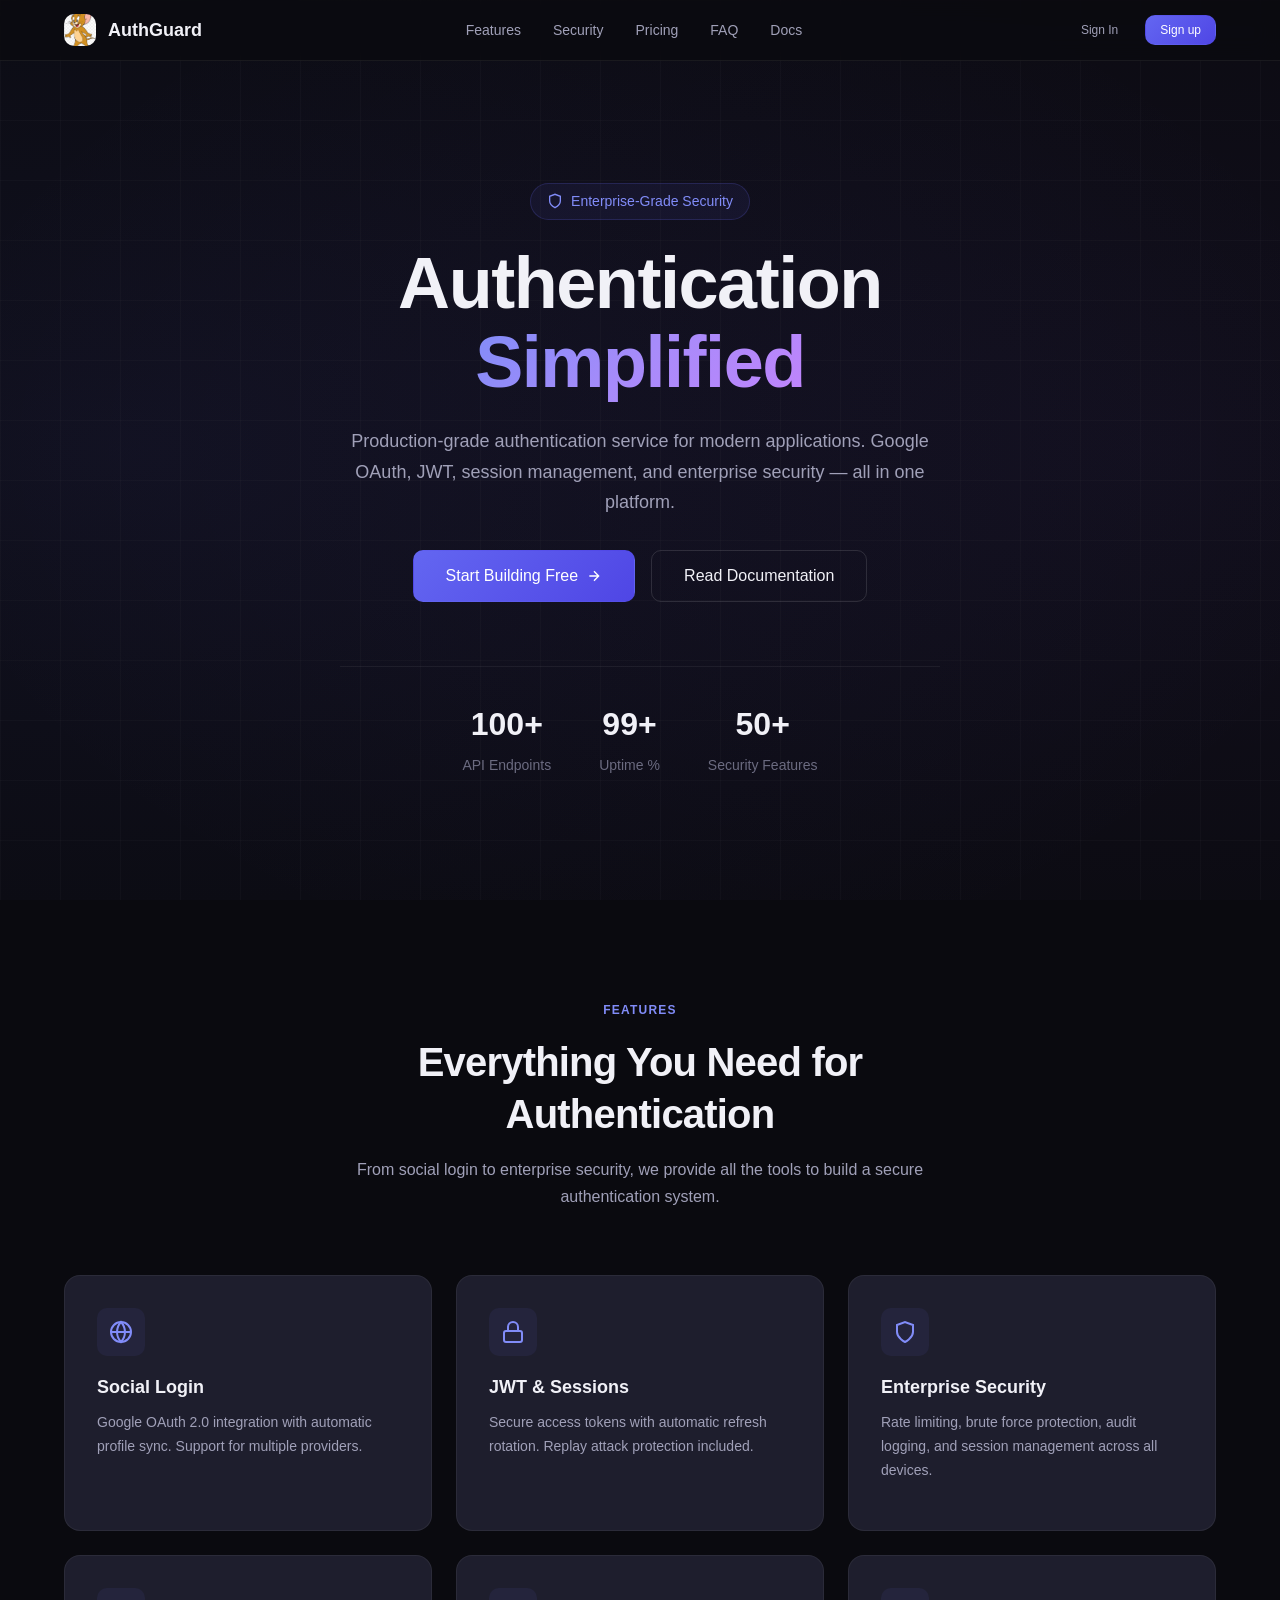
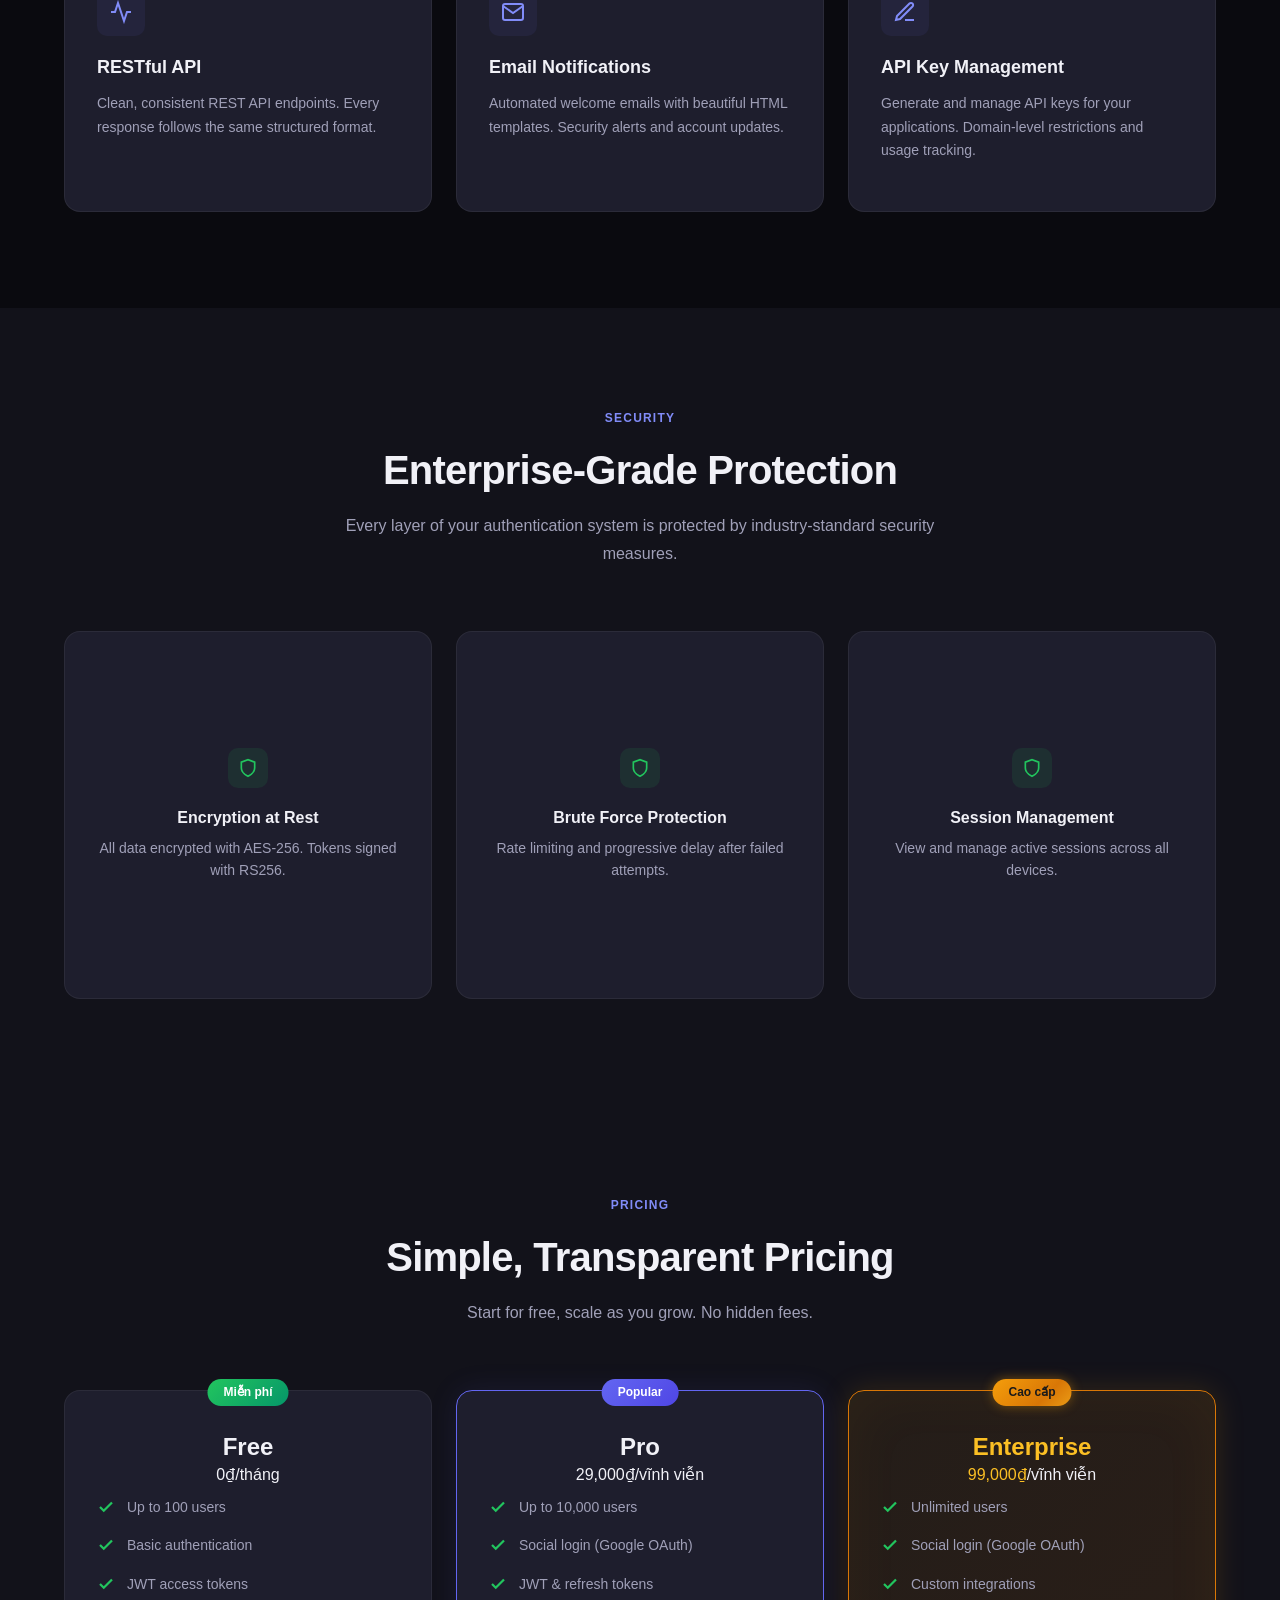
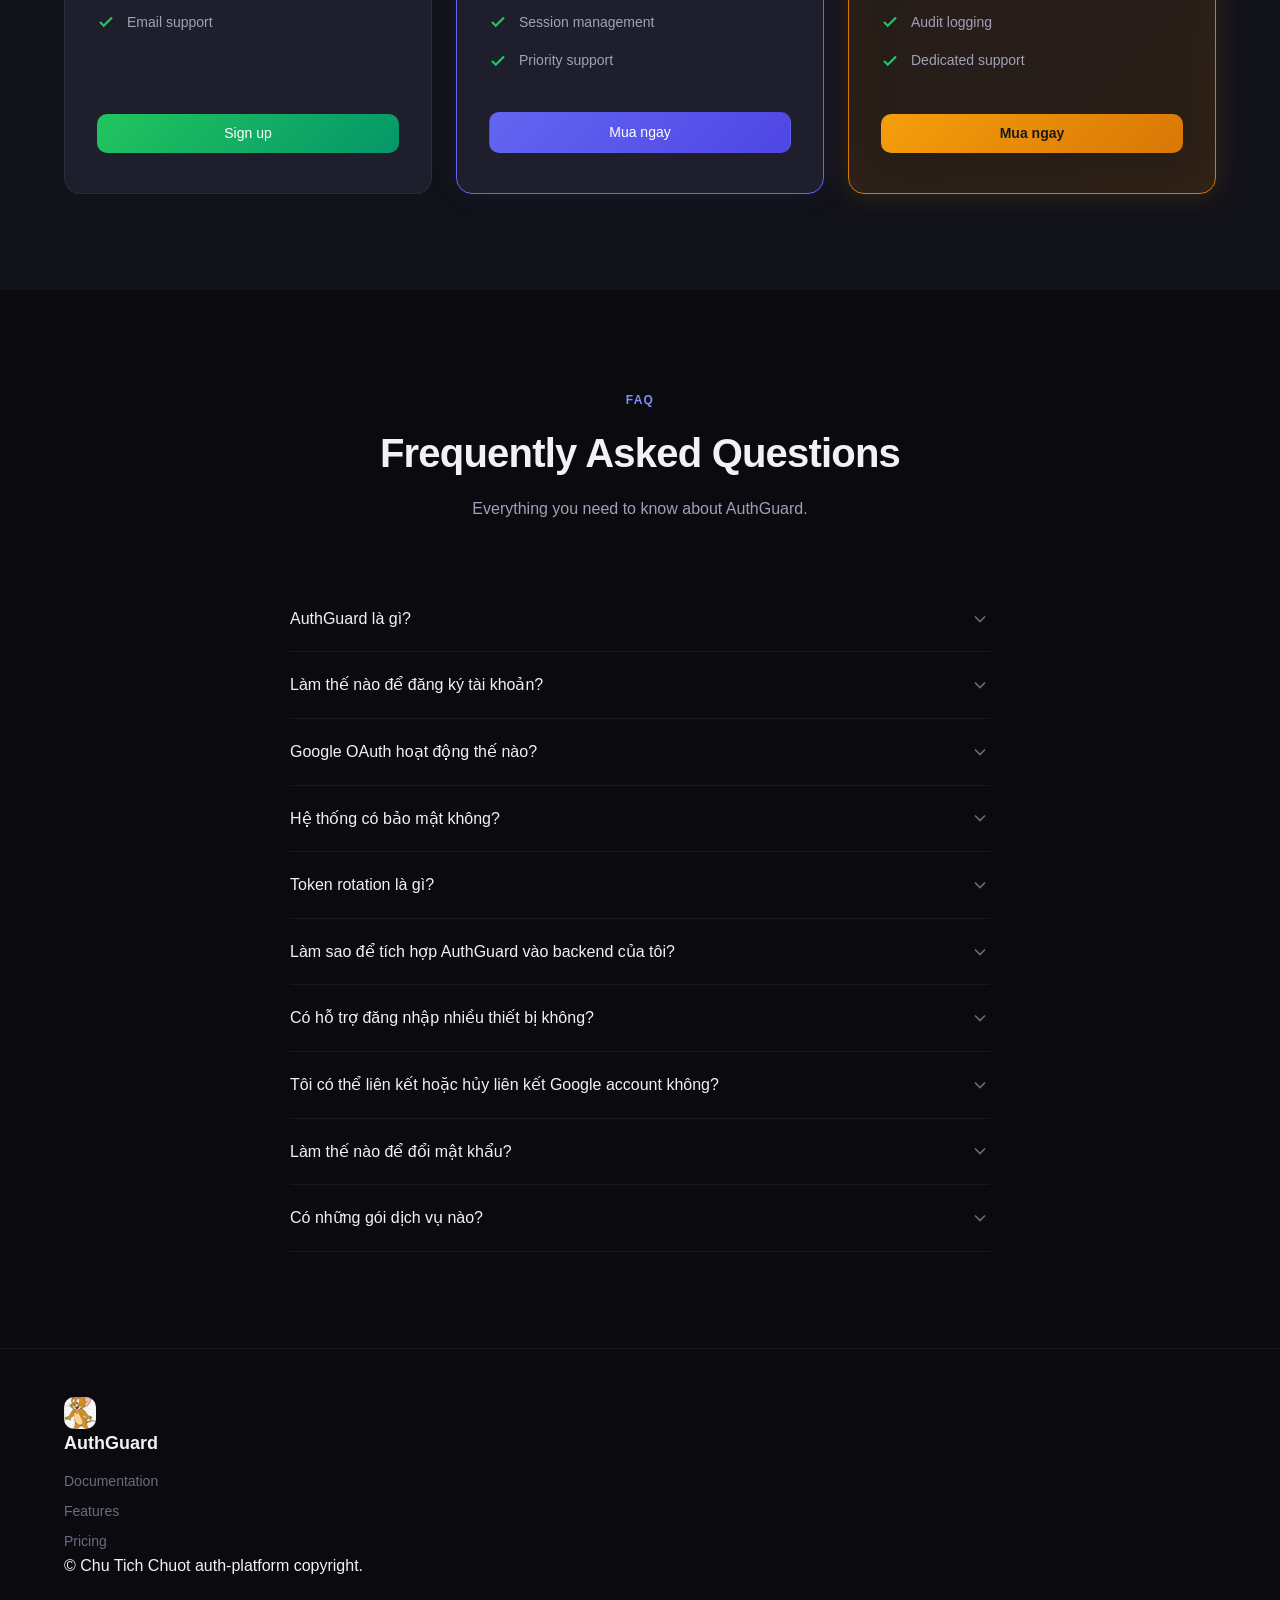
==== commit 7e50ed09: "df" ====
--- a/frontend/index.html
+++ b/frontend/index.html
@@ -26,7 +26,7 @@
             </div>
             <div class="nav-actions">
                 <a href="login.html" class="btn btn-ghost btn-sm">Sign In</a>
-                <a href="register.html" class="btn btn-primary btn-sm">Get Started</a>
+                <a href="register.html" class="btn btn-primary btn-sm">Sign up</a>
                 <button class="nav-mobile-toggle" aria-label="Toggle menu">
                     <svg width="20" height="20" viewBox="0 0 24 24" fill="none" stroke="currentColor" stroke-width="2"><path d="M3 12h18M3 6h18M3 18h18"/></svg>
                 </button>
@@ -146,7 +146,7 @@
                         <li><svg width="16" height="16" viewBox="0 0 24 24" fill="none" stroke="currentColor" stroke-width="3"><polyline points="20 6 9 17 4 12"/></svg> JWT access tokens</li>
                         <li><svg width="16" height="16" viewBox="0 0 24 24" fill="none" stroke="currentColor" stroke-width="3"><polyline points="20 6 9 17 4 12"/></svg> Email support</li>
                     </ul>
-                    <a href="register.html" class="btn btn-primary btn-block">Get Started</a>
+                    <a href="register.html" class="btn btn-primary btn-block">Sign up</a>
                 </div>
                 <div class="pricing-card pricing-card-featured reveal reveal-delay-1">
                     <div class="pricing-card-badge">Popular</div>
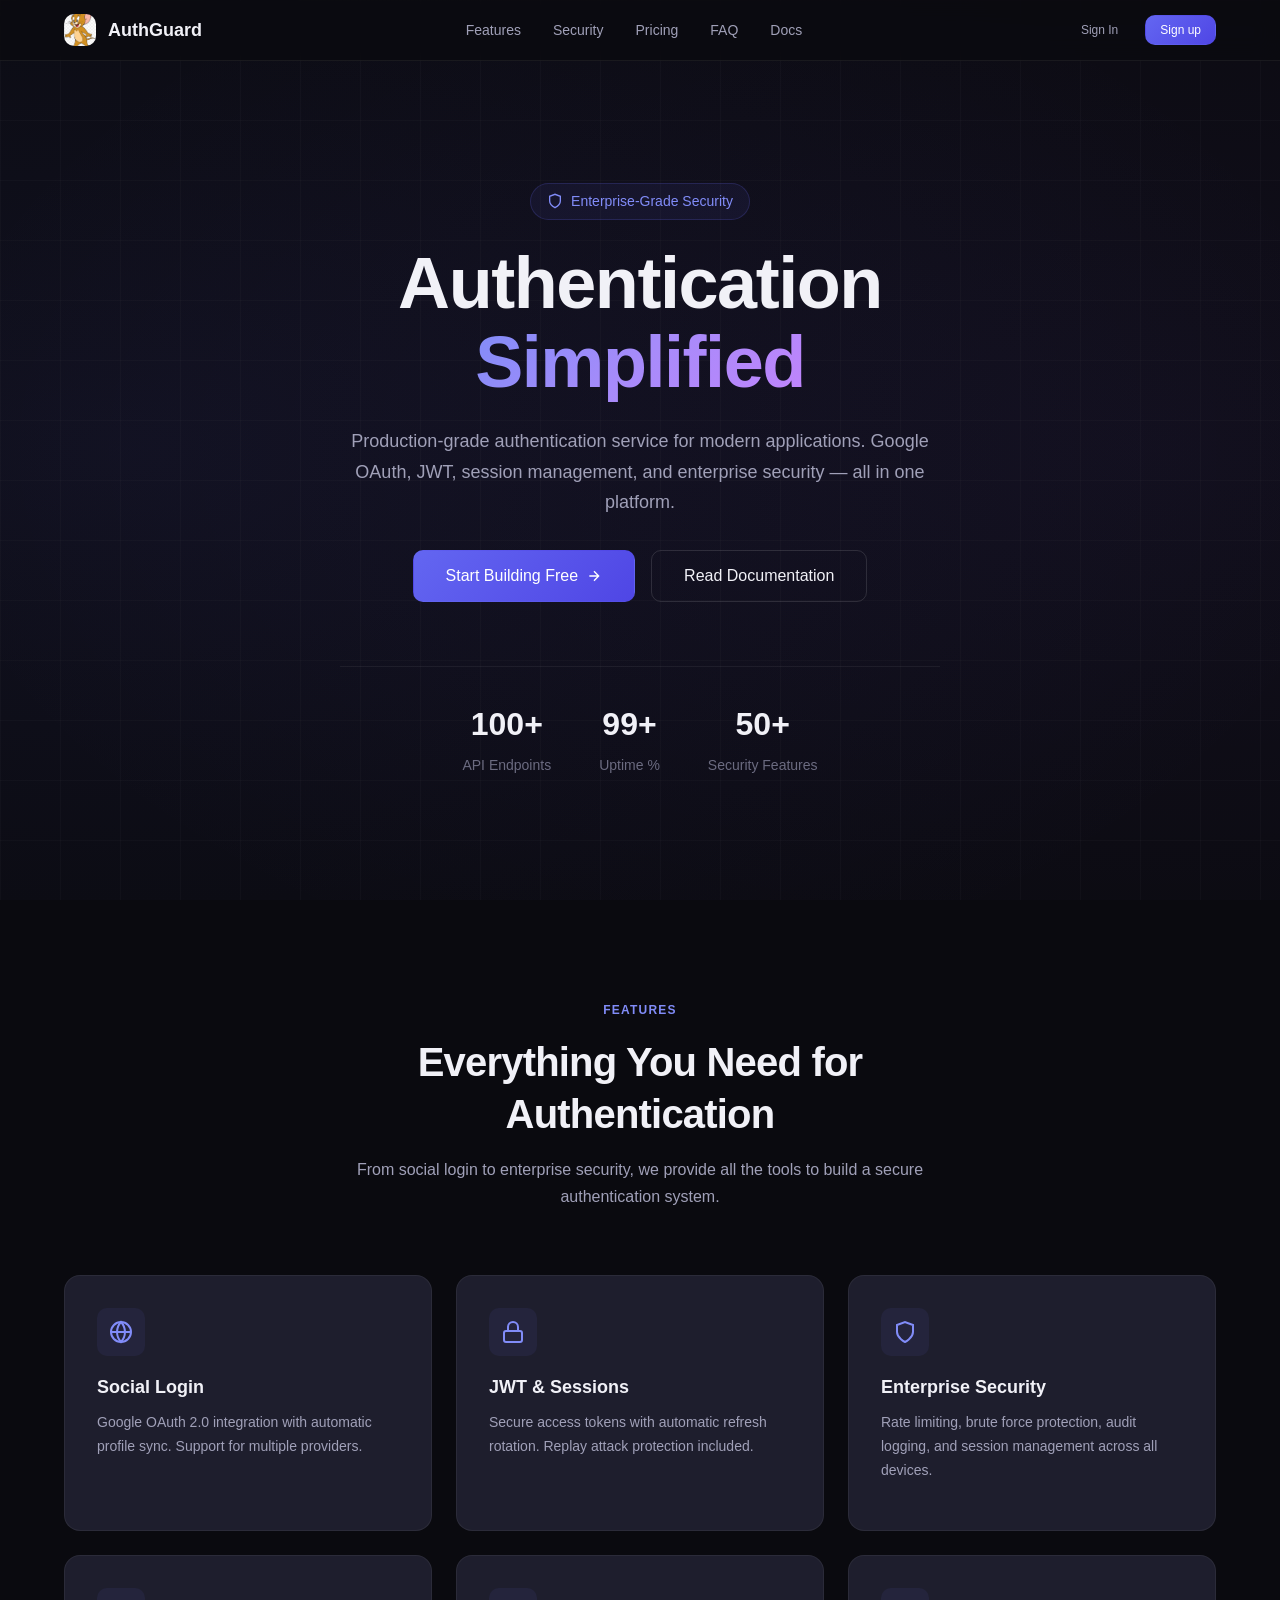
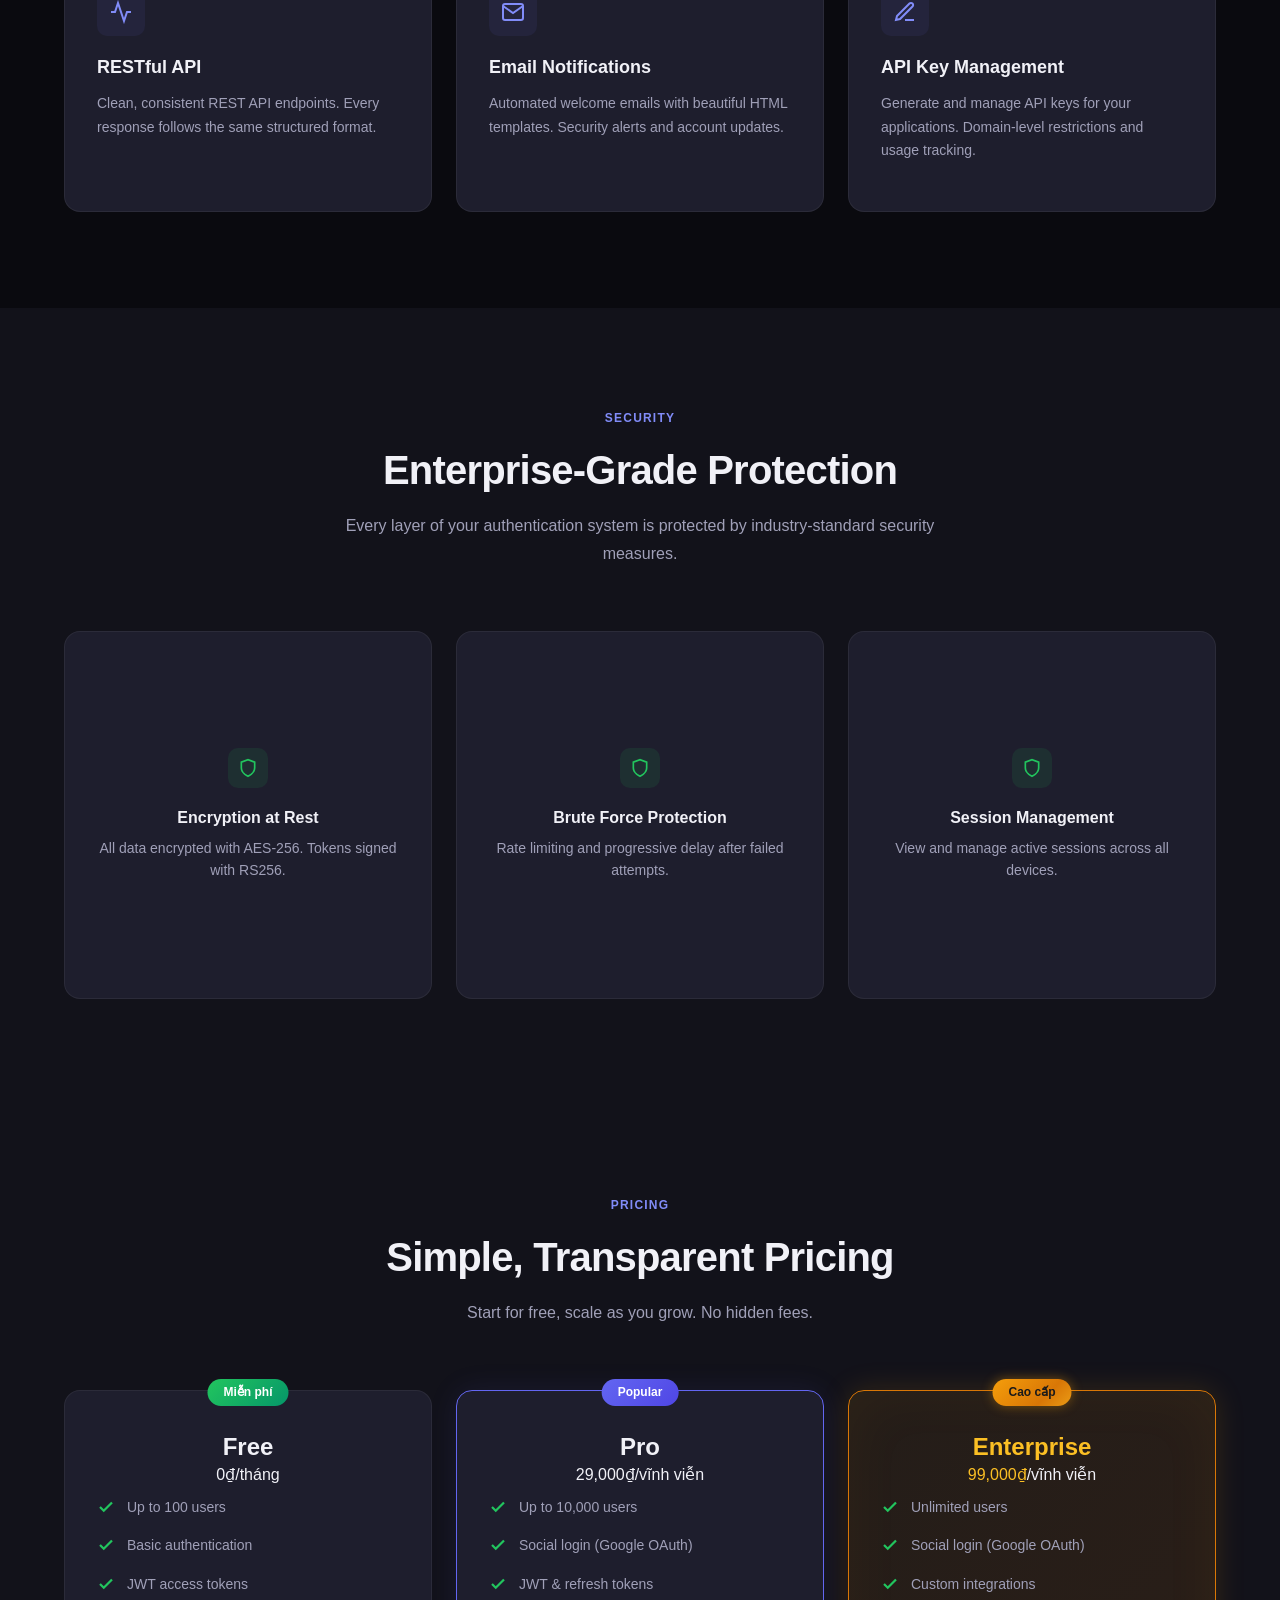
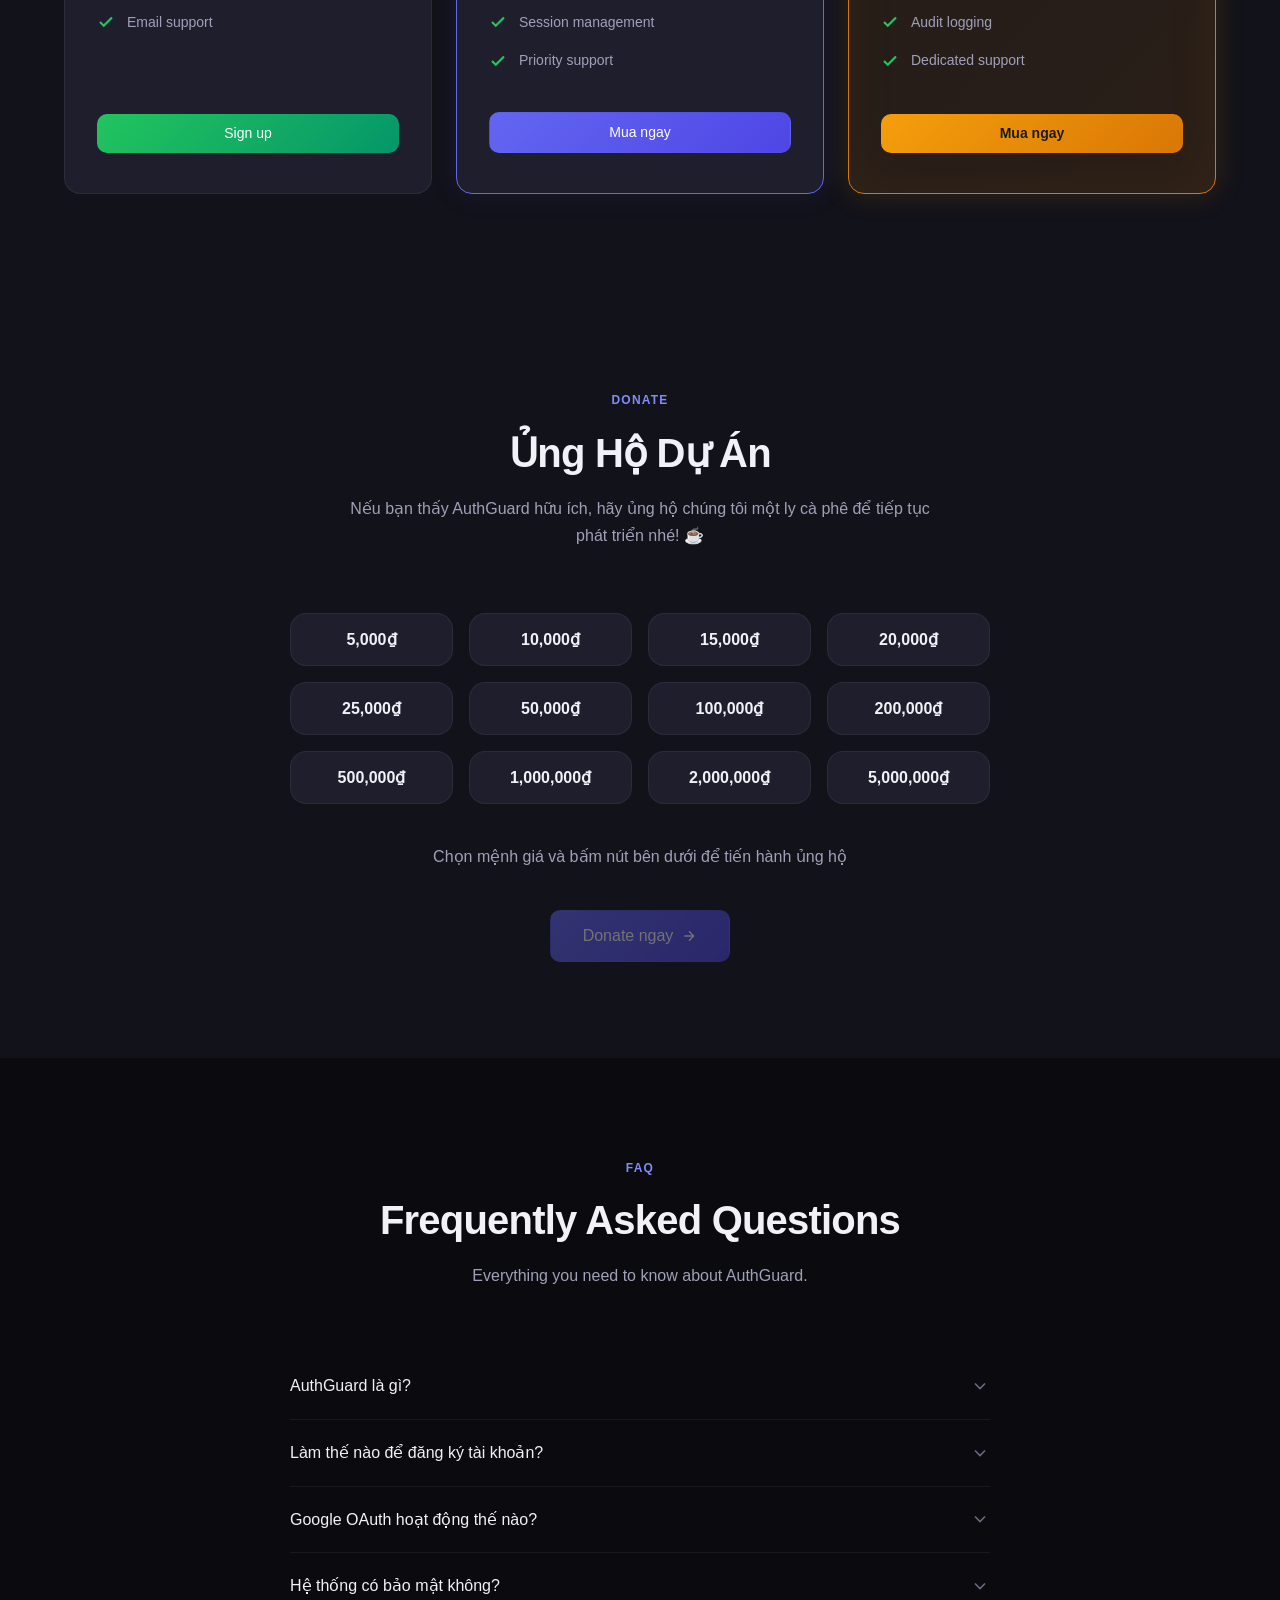
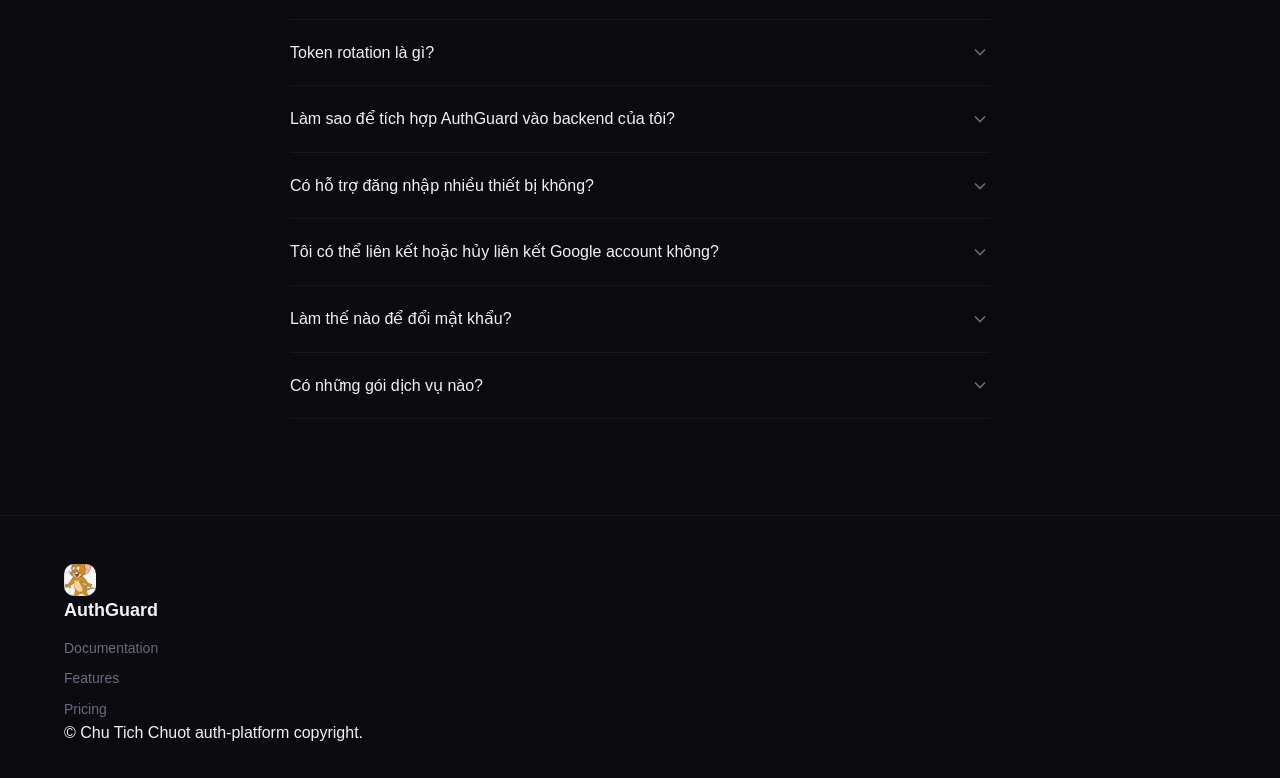
==== commit c01b4736: "webmoi" ====
--- a/frontend/index.html
+++ b/frontend/index.html
@@ -178,6 +178,38 @@
         </div>
     </section>
 
+    <!-- Donate -->
+    <section class="donate" id="donate">
+        <div class="container">
+            <div class="section-header reveal">
+                <span class="section-label">Donate</span>
+                <h2 class="section-title">Ủng Hộ Dự Án</h2>
+                <p class="section-description">Nếu bạn thấy AuthGuard hữu ích, hãy ủng hộ chúng tôi một ly cà phê để tiếp tục phát triển nhé! ☕</p>
+            </div>
+            <div class="donate-grid reveal">
+                <button class="donate-btn" data-amount="5000" onclick="selectDonate(this)">5,000₫</button>
+                <button class="donate-btn" data-amount="10000" onclick="selectDonate(this)">10,000₫</button>
+                <button class="donate-btn" data-amount="15000" onclick="selectDonate(this)">15,000₫</button>
+                <button class="donate-btn" data-amount="20000" onclick="selectDonate(this)">20,000₫</button>
+                <button class="donate-btn" data-amount="25000" onclick="selectDonate(this)">25,000₫</button>
+                <button class="donate-btn" data-amount="50000" onclick="selectDonate(this)">50,000₫</button>
+                <button class="donate-btn" data-amount="100000" onclick="selectDonate(this)">100,000₫</button>
+                <button class="donate-btn" data-amount="200000" onclick="selectDonate(this)">200,000₫</button>
+                <button class="donate-btn" data-amount="500000" onclick="selectDonate(this)">500,000₫</button>
+                <button class="donate-btn" data-amount="1000000" onclick="selectDonate(this)">1,000,000₫</button>
+                <button class="donate-btn" data-amount="2000000" onclick="selectDonate(this)">2,000,000₫</button>
+                <button class="donate-btn" data-amount="5000000" onclick="selectDonate(this)">5,000,000₫</button>
+            </div>
+            <div class="donate-footer reveal">
+                <p>Chọn mệnh giá và bấm nút bên dưới để tiến hành ủng hộ</p>
+                <button class="btn btn-primary btn-lg donate-now-btn" onclick="goDonate()" disabled>
+                    <span>Donate ngay</span>
+                    <svg width="16" height="16" viewBox="0 0 24 24" fill="none" stroke="currentColor" stroke-width="2"><path d="M5 12h14M12 5l7 7-7 7"/></svg>
+                </button>
+            </div>
+        </div>
+    </section>
+
     <!-- FAQ -->
     <section class="faq" id="faq">
         <div class="container">
@@ -248,6 +280,14 @@
             </div>
         </div>
     </footer>
+
+    <!-- QR Modal -->
+    <div id="qr-modal" class="qr-modal" onclick="closeQRModal()" style="display:none;">
+        <div class="qr-modal-content" onclick="event.stopPropagation()">
+            <button class="qr-modal-close" onclick="closeQRModal()">&times;</button>
+            <img id="qr-modal-img" src="" alt="QR Code full size">
+        </div>
+    </div>
 
     <script src="js/config.js"></script>
     <script src="js/utils.js"></script>
@@ -255,5 +295,38 @@
     <script src="js/auth.js"></script>
     <script src="js/landing.js"></script>
     <script src="js/nav.js"></script>
+    <script>
+        function openQRModal(src) {
+            document.getElementById('qr-modal-img').src = src;
+            document.getElementById('qr-modal').style.display = 'flex';
+            document.body.style.overflow = 'hidden';
+        }
+        function closeQRModal() {
+            document.getElementById('qr-modal').style.display = 'none';
+            document.body.style.overflow = '';
+        }
+        document.addEventListener('keydown', function(e) {
+            if (e.key === 'Escape') closeQRModal();
+        });
+
+        // Donate selection
+        let selectedDonateAmount = null;
+
+        function selectDonate(btn) {
+            // Remove selected from all buttons
+            document.querySelectorAll('.donate-btn').forEach(b => b.classList.remove('donate-btn-selected'));
+            // Add selected to clicked button
+            btn.classList.add('donate-btn-selected');
+            // Store amount
+            selectedDonateAmount = parseInt(btn.getAttribute('data-amount'));
+            // Enable donate button
+            document.querySelector('.donate-now-btn').disabled = false;
+        }
+
+        function goDonate() {
+            if (!selectedDonateAmount) return;
+            window.location.href = 'donate.html?amount=' + selectedDonateAmount;
+        }
+    </script>
 </body>
 </html>
--- a/frontend/css/landing.css
+++ b/frontend/css/landing.css
@@ -616,6 +616,198 @@
     flex-shrink: 0;
 }
 
+/* === Donate Section === */
+.donate {
+    padding: var(--space-24) 0;
+    background: var(--color-bg-secondary);
+}
+
+.donate-grid {
+    display: grid;
+    grid-template-columns: repeat(4, 1fr);
+    gap: var(--space-4);
+    max-width: 700px;
+    margin: 0 auto;
+}
+
+.donate-btn {
+    display: flex;
+    align-items: center;
+    justify-content: center;
+    padding: var(--space-4) var(--space-3);
+    background: var(--color-bg-card);
+    border: 1px solid var(--color-border);
+    border-radius: var(--radius-lg);
+    font-size: var(--font-size-base);
+    font-weight: 600;
+    color: var(--color-text);
+    cursor: pointer;
+    transition: all var(--transition-base);
+    font-family: inherit;
+}
+
+.donate-btn:hover {
+    border-color: var(--color-primary);
+    background: var(--color-primary-bg);
+    color: var(--color-primary-light);
+    transform: translateY(-2px);
+    box-shadow: 0 4px 12px rgba(99, 102, 241, 0.15);
+}
+
+.donate-btn-featured {
+    border-color: var(--color-primary);
+    background: linear-gradient(135deg, var(--color-primary-bg), rgba(99, 102, 241, 0.15));
+    color: var(--color-primary-light);
+    position: relative;
+    overflow: hidden;
+}
+
+.donate-btn-selected {
+    border-color: var(--color-primary) !important;
+    background: var(--color-primary-bg) !important;
+    color: var(--color-primary-light) !important;
+    box-shadow: 0 0 0 2px var(--color-primary), 0 4px 12px rgba(99, 102, 241, 0.2) !important;
+    transform: translateY(-2px);
+}
+
+.donate-now-btn {
+    margin-top: var(--space-6);
+    display: inline-flex !important;
+    align-items: center;
+    gap: var(--space-2);
+}
+
+.donate-now-btn:disabled {
+    opacity: 0.4;
+    cursor: not-allowed;
+    transform: none !important;
+}
+
+.donate-btn-featured::before {
+    content: '★ Phổ biến';
+    position: absolute;
+    top: -8px;
+    right: -8px;
+    background: linear-gradient(135deg, var(--color-primary), var(--color-primary-dark));
+    color: white;
+    font-size: 9px;
+    font-weight: 700;
+    padding: 2px 8px;
+    border-radius: 0 var(--radius-lg) 0 var(--radius-md);
+}
+
+.donate-footer {
+    text-align: center;
+    margin-top: var(--space-10);
+}
+
+.donate-footer p {
+    font-size: var(--font-size-base);
+    color: var(--color-text-secondary);
+    margin-bottom: var(--space-4);
+}
+
+.donate-qr {
+    display: flex;
+    justify-content: center;
+    margin-bottom: var(--space-4);
+}
+
+.donate-qr-img {
+    width: 200px;
+    height: 200px;
+    border-radius: var(--radius-lg);
+    border: 2px solid var(--color-border);
+    object-fit: cover;
+}
+
+.donate-note {
+    font-size: var(--font-size-sm);
+    color: var(--color-text-tertiary);
+    font-style: italic;
+}
+
+@media (max-width: 768px) {
+    .donate-grid {
+        grid-template-columns: repeat(3, 1fr);
+    }
+}
+
+@media (max-width: 480px) {
+    .donate-grid {
+        grid-template-columns: repeat(2, 1fr);
+    }
+}
+
+/* === QR Modal === */
+.qr-modal {
+    display: none;
+    position: fixed;
+    top: 0;
+    left: 0;
+    right: 0;
+    bottom: 0;
+    z-index: 1000;
+    background: rgba(0, 0, 0, 0.85);
+    align-items: center;
+    justify-content: center;
+    backdrop-filter: blur(4px);
+    animation: fadeIn 0.2s ease;
+}
+
+.qr-modal-content {
+    position: relative;
+    max-width: 90vw;
+    max-height: 90vh;
+    background: var(--color-bg-card);
+    border-radius: var(--radius-lg);
+    padding: var(--space-4);
+    box-shadow: 0 20px 60px rgba(0, 0, 0, 0.5);
+    animation: scaleIn 0.2s ease;
+}
+
+.qr-modal-content img {
+    display: block;
+    max-width: 100%;
+    max-height: 80vh;
+    border-radius: var(--radius-md);
+    object-fit: contain;
+}
+
+.qr-modal-close {
+    position: absolute;
+    top: -12px;
+    right: -12px;
+    width: 36px;
+    height: 36px;
+    background: var(--color-bg-card);
+    border: 1px solid var(--color-border);
+    border-radius: 50%;
+    display: flex;
+    align-items: center;
+    justify-content: center;
+    font-size: 20px;
+    color: var(--color-text);
+    cursor: pointer;
+    transition: all var(--transition-fast);
+    z-index: 1;
+}
+
+.qr-modal-close:hover {
+    background: var(--color-bg-tertiary);
+    transform: scale(1.1);
+}
+
+@keyframes fadeIn {
+    from { opacity: 0; }
+    to { opacity: 1; }
+}
+
+@keyframes scaleIn {
+    from { transform: scale(0.9); opacity: 0; }
+    to { transform: scale(1); opacity: 1; }
+}
+
 /* === FAQ Section === */
 .faq {
     padding: var(--space-24) 0;
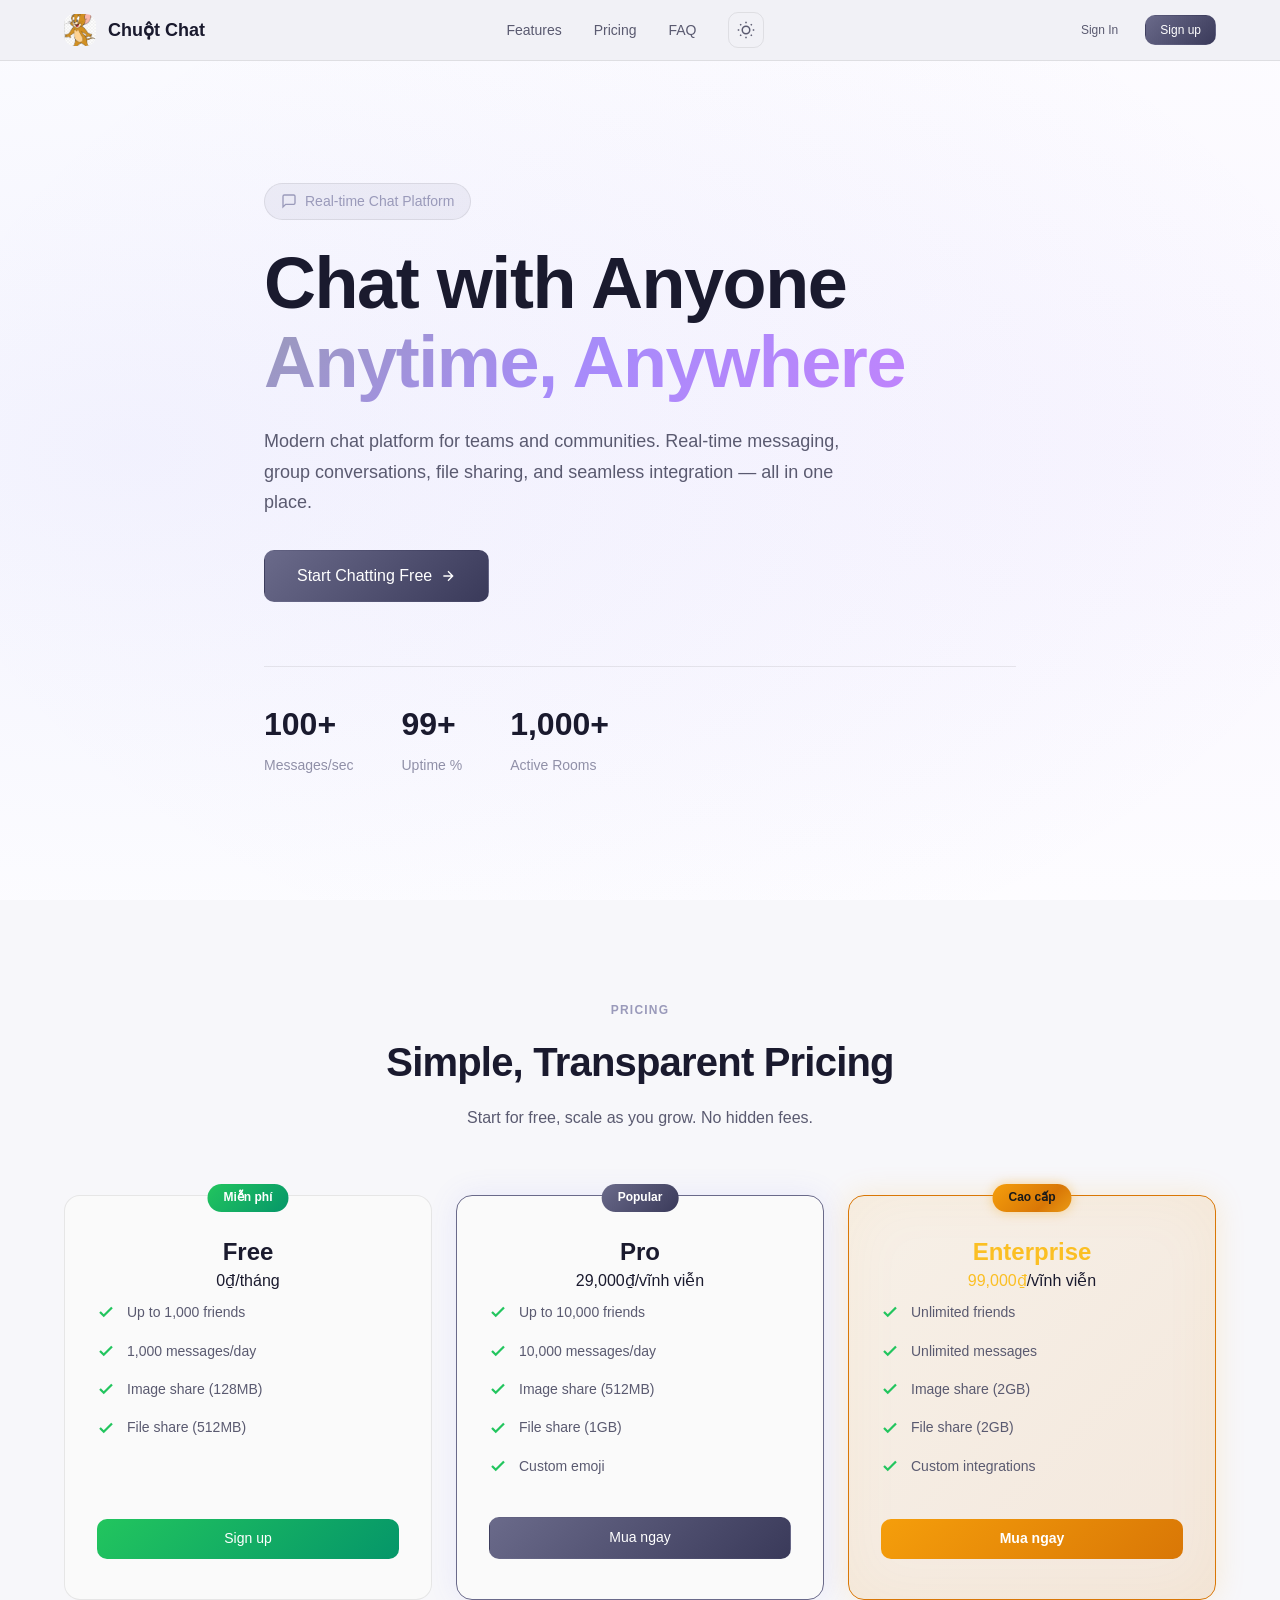
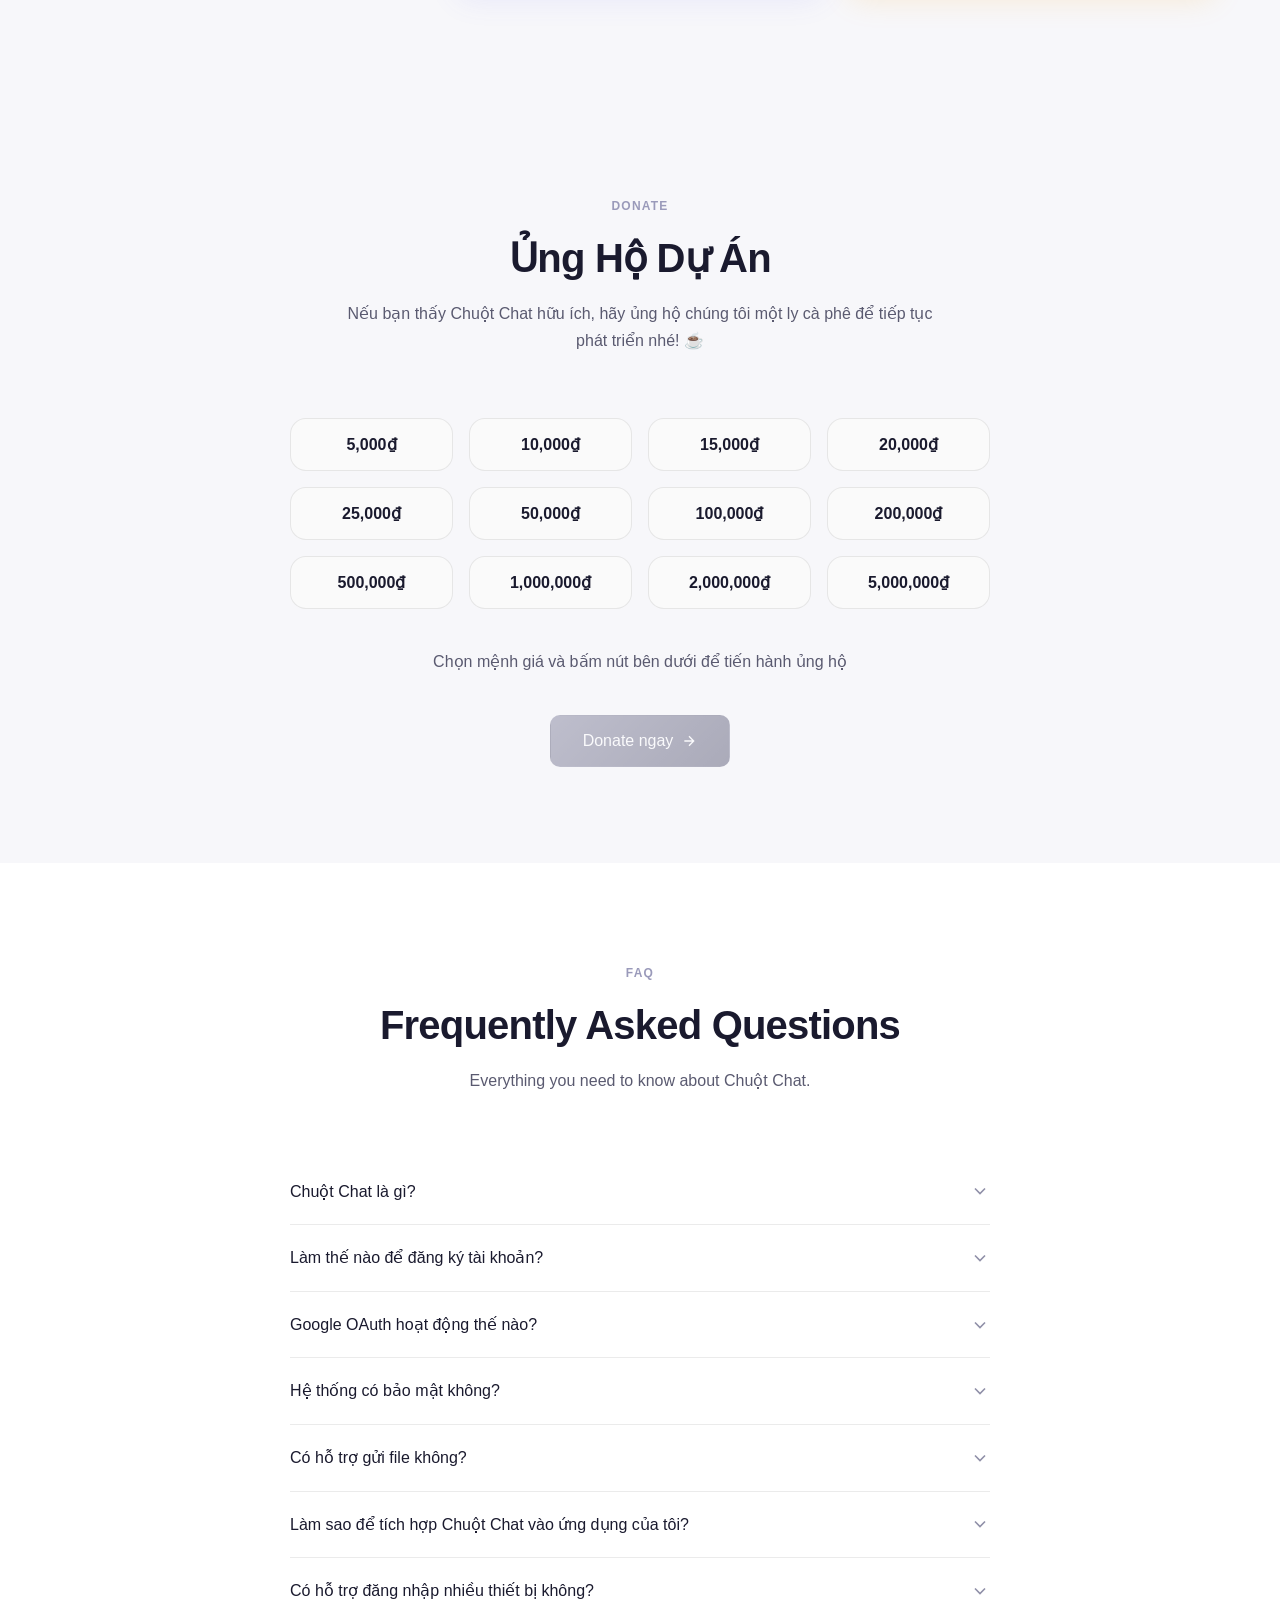
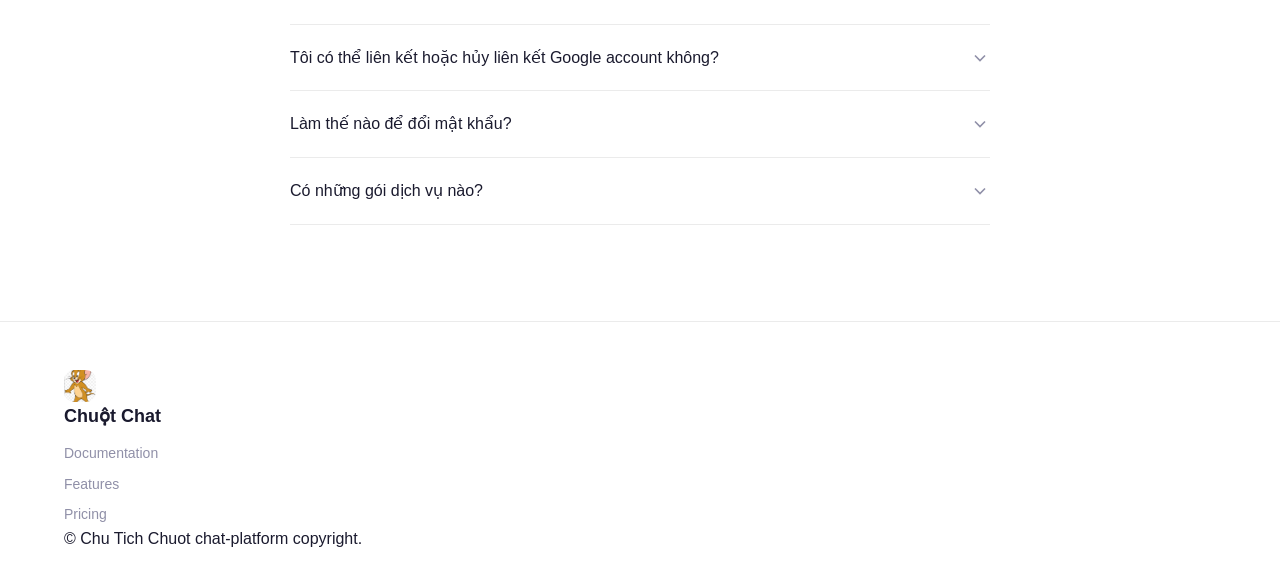
==== commit 3a7b4055: "skafjshfkajvbjahhhhhhhhhhhhhhhhhhhg" ====
--- a/frontend/index.html
+++ b/frontend/index.html
@@ -3,29 +3,30 @@
 <head>
     <meta charset="UTF-8">
     <meta name="viewport" content="width=device-width, initial-scale=1.0">
-    <title>AuthGuard - Enterprise Authentication Made Simple</title>
-    <meta name="description" content="Production-grade authentication service. Google OAuth, JWT, session management.">
+    <title>Chuột Chat - Real-time Messaging Platform</title>
+    <meta name="description" content="Real-time chat platform. Instant messaging, file sharing, group chats, and more.">
     <link rel="stylesheet" href="css/base.css">
     <link rel="stylesheet" href="css/components.css">
     <link rel="stylesheet" href="css/landing.css">
+    <link rel="stylesheet" href="css/themes.css">
 </head>
 <body>
     <!-- Navigation -->
     <nav class="nav" role="navigation" aria-label="Main navigation">
         <div class="nav-inner">
-            <a href="index.html" class="nav-logo" aria-label="AuthGuard Home">
-                <img src="css/img/authss.png" alt="AuthGuard" class="logo-img-sm">
-                <span>AuthGuard</span>
+            <a href="index.html" class="nav-logo" aria-label="Chuột Chat Home">
+                <img src="css/img/authss.png" alt="Chuột Chat" class="logo-img-sm">
+                <span>Chuột Chat</span>
             </a>
             <div class="nav-links" role="menubar">
                 <a href="#features" role="menuitem">Features</a>
-                <a href="#security" role="menuitem">Security</a>
                 <a href="#pricing" role="menuitem">Pricing</a>
                 <a href="#faq" role="menuitem">FAQ</a>
-                <a href="docs.html" role="menuitem">Docs</a>
             </div>
             <div class="nav-actions">
-                <a href="login.html" class="btn btn-ghost btn-sm">Sign In</a>
+                <a href="dashboard.html" class="nav-dashboard-btn" title="Dashboard" style="padding:0;border:none;background:none;">
+                    <svg width="18" height="18" viewBox="0 0 24 24" fill="none" stroke="currentColor" stroke-width="2" style="display:block;"><circle cx="12" cy="12" r="3"/><path d="M19.4 15a1.65 1.65 0 00.33 1.82l.06.06a2 2 0 010 2.83 2 2 0 01-2.83 0l-.06-.06a1.65 1.65 0 00-1.82-.33 1.65 1.65 0 00-1 1.51V21a2 2 0 01-2 2 2 2 0 01-2-2v-.09A1.65 1.65 0 009 19.4a1.65 1.65 0 00-1.82.33l-.06.06a2 2 0 01-2.83 0 2 2 0 010-2.83l.06-.06A1.65 1.65 0 004.68 15a1.65 1.65 0 00-1.51-1H3a2 2 0 01-2-2 2 2 0 012-2h.09A1.65 1.65 0 004.6 9a1.65 1.65 0 00-.33-1.82l-.06-.06a2 2 0 010-2.83 2 2 0 012.83 0l.06.06A1.65 1.65 0 009 4.68a1.65 1.65 0 001-1.51V3a2 2 0 012-2 2 2 0 012 2v.09a1.65 1.65 0 001 1.51 1.65 1.65 0 001.82-.33l.06-.06a2 2 0 012.83 0 2 2 0 010 2.83l-.06.06A1.65 1.65 0 0019.4 9a1.65 1.65 0 001.51 1H21a2 2 0 012 2 2 2 0 01-2 2h-.09a1.65 1.65 0 00-1.51 1z"/></svg>
+                </a>
                 <a href="register.html" class="btn btn-primary btn-sm">Sign up</a>
                 <button class="nav-mobile-toggle" aria-label="Toggle menu">
                     <svg width="20" height="20" viewBox="0 0 24 24" fill="none" stroke="currentColor" stroke-width="2"><path d="M3 12h18M3 6h18M3 18h18"/></svg>
@@ -42,87 +43,18 @@
         </div>
         <div class="hero-content">
             <div class="hero-badge reveal">
-                <svg width="16" height="16" viewBox="0 0 24 24" fill="none" stroke="currentColor" stroke-width="2"><path d="M12 22s8-4 8-10V5l-8-3-8 3v7c0 6 8 10 8 10z"/></svg>
-                Enterprise-Grade Security
-            </div>
-            <h1 class="hero-title reveal reveal-delay-1">Authentication<br><span class="text-gradient">Simplified</span></h1>
-            <p class="hero-description reveal reveal-delay-2">Production-grade authentication service for modern applications. Google OAuth, JWT, session management, and enterprise security — all in one platform.</p>
+                <svg width="16" height="16" viewBox="0 0 24 24" fill="none" stroke="currentColor" stroke-width="2"><path d="M21 15a2 2 0 01-2 2H7l-4 4V5a2 2 0 012-2h14a2 2 0 012 2z"/></svg>
+                Real-time Chat Platform
+            </div>
+            <h1 class="hero-title reveal reveal-delay-1">Chat with Anyone<br><span class="text-gradient">Anytime, Anywhere</span></h1>
+            <p class="hero-description reveal reveal-delay-2">Modern chat platform for teams and communities. Real-time messaging, group conversations, file sharing, and seamless integration — all in one place.</p>
             <div class="hero-actions reveal reveal-delay-3">
-                <a href="register.html" class="btn btn-primary btn-lg">Start Building Free <svg width="16" height="16" viewBox="0 0 24 24" fill="none" stroke="currentColor" stroke-width="2"><path d="M5 12h14M12 5l7 7-7 7"/></svg></a>
-                <a href="docs.html" class="btn btn-secondary btn-lg">Read Documentation</a>
+                <a href="register.html" class="btn btn-primary btn-lg" id="start-chat-btn">Start Chatting Free <svg width="16" height="16" viewBox="0 0 24 24" fill="none" stroke="currentColor" stroke-width="2"><path d="M5 12h14M12 5l7 7-7 7"/></svg></a>
             </div>
             <div class="hero-stats reveal reveal-delay-4">
-                <div class="hero-stat"><div class="hero-stat-number" data-count="100">0</div><div class="hero-stat-label">API Endpoints</div></div>
+                <div class="hero-stat"><div class="hero-stat-number" data-count="100">0</div><div class="hero-stat-label">Messages/sec</div></div>
                 <div class="hero-stat"><div class="hero-stat-number" data-count="99.9">0</div><div class="hero-stat-label">Uptime %</div></div>
-                <div class="hero-stat"><div class="hero-stat-number" data-count="50">0</div><div class="hero-stat-label">Security Features</div></div>
-            </div>
-        </div>
-    </section>
-
-    <!-- Features -->
-    <section class="features" id="features">
-        <div class="container">
-            <div class="section-header reveal">
-                <span class="section-label">Features</span>
-                <h2 class="section-title">Everything You Need for Authentication</h2>
-                <p class="section-description">From social login to enterprise security, we provide all the tools to build a secure authentication system.</p>
-            </div>
-            <div class="features-grid">
-                <div class="feature-card reveal reveal-delay-1">
-                    <div class="feature-icon"><svg viewBox="0 0 24 24" fill="none" stroke="currentColor" stroke-width="2"><circle cx="12" cy="12" r="10"/><path d="M2 12h20M12 2a15.3 15.3 0 014 10 15.3 15.3 0 01-4 10 15.3 15.3 0 01-4-10 15.3 15.3 0 014-10z"/></svg></div>
-                    <h3 class="feature-title">Social Login</h3>
-                    <p class="feature-description">Google OAuth 2.0 integration with automatic profile sync. Support for multiple providers.</p>
-                </div>
-                <div class="feature-card reveal reveal-delay-2">
-                    <div class="feature-icon"><svg viewBox="0 0 24 24" fill="none" stroke="currentColor" stroke-width="2"><rect x="3" y="11" width="18" height="11" rx="2" ry="2"/><path d="M7 11V7a5 5 0 0110 0v4"/></svg></div>
-                    <h3 class="feature-title">JWT & Sessions</h3>
-                    <p class="feature-description">Secure access tokens with automatic refresh rotation. Replay attack protection included.</p>
-                </div>
-                <div class="feature-card reveal reveal-delay-3">
-                    <div class="feature-icon"><svg viewBox="0 0 24 24" fill="none" stroke="currentColor" stroke-width="2"><path d="M12 22s8-4 8-10V5l-8-3-8 3v7c0 6 8 10 8 10z"/></svg></div>
-                    <h3 class="feature-title">Enterprise Security</h3>
-                    <p class="feature-description">Rate limiting, brute force protection, audit logging, and session management across all devices.</p>
-                </div>
-                <div class="feature-card reveal reveal-delay-1">
-                    <div class="feature-icon"><svg viewBox="0 0 24 24" fill="none" stroke="currentColor" stroke-width="2"><polyline points="22 12 18 12 15 21 9 3 6 12 2 12"/></svg></div>
-                    <h3 class="feature-title">RESTful API</h3>
-                    <p class="feature-description">Clean, consistent REST API endpoints. Every response follows the same structured format.</p>
-                </div>
-                <div class="feature-card reveal reveal-delay-2">
-                    <div class="feature-icon"><svg viewBox="0 0 24 24" fill="none" stroke="currentColor" stroke-width="2"><path d="M4 4h16c1.1 0 2 .9 2 2v12c0 1.1-.9 2-2 2H4c-1.1 0-2-.9-2-2V6c0-1.1.9-2 2-2z"/><polyline points="22,6 12,13 2,6"/></svg></div>
-                    <h3 class="feature-title">Email Notifications</h3>
-                    <p class="feature-description">Automated welcome emails with beautiful HTML templates. Security alerts and account updates.</p>
-                </div>
-                <div class="feature-card reveal reveal-delay-3">
-                    <div class="feature-icon"><svg viewBox="0 0 24 24" fill="none" stroke="currentColor" stroke-width="2"><path d="M12 20h9M16.5 3.5a2.121 2.121 0 013 3L7 19l-4 1 1-4L16.5 3.5z"/></svg></div>
-                    <h3 class="feature-title">API Key Management</h3>
-                    <p class="feature-description">Generate and manage API keys for your applications. Domain-level restrictions and usage tracking.</p>
-                </div>
-            </div>
-        </div>
-    </section>
-
-    <!-- Security -->
-    <section class="security" id="security">
-        <div class="container">
-            <div class="section-header reveal">
-                <span class="section-label">Security</span>
-                <h2 class="section-title">Enterprise-Grade Protection</h2>
-                <p class="section-description">Every layer of your authentication system is protected by industry-standard security measures.</p>
-            </div>
-            <div class="security-grid">
-                <div class="security-card reveal">
-                    <div class="security-card-icon"><svg viewBox="0 0 24 24" fill="none" stroke="currentColor" stroke-width="2"><path d="M12 22s8-4 8-10V5l-8-3-8 3v7c0 6 8 10 8 10z"/></svg></div>
-                    <div class="security-card-content"><h4>Encryption at Rest</h4><p>All data encrypted with AES-256. Tokens signed with RS256.</p></div>
-                </div>
-                <div class="security-card reveal reveal-delay-1">
-                    <div class="security-card-icon"><svg viewBox="0 0 24 24" fill="none" stroke="currentColor" stroke-width="2"><path d="M12 22s8-4 8-10V5l-8-3-8 3v7c0 6 8 10 8 10z"/></svg></div>
-                    <div class="security-card-content"><h4>Brute Force Protection</h4><p>Rate limiting and progressive delay after failed attempts.</p></div>
-                </div>
-                <div class="security-card reveal reveal-delay-2">
-                    <div class="security-card-icon"><svg viewBox="0 0 24 24" fill="none" stroke="currentColor" stroke-width="2"><path d="M12 22s8-4 8-10V5l-8-3-8 3v7c0 6 8 10 8 10z"/></svg></div>
-                    <div class="security-card-content"><h4>Session Management</h4><p>View and manage active sessions across all devices.</p></div>
-                </div>
+                <div class="hero-stat"><div class="hero-stat-number" data-count="1000">0</div><div class="hero-stat-label">Active Rooms</div></div>
             </div>
         </div>
     </section>
@@ -141,10 +73,10 @@
                     <h3 class="pricing-card-title">Free</h3>
                     <div class="pricing-card-price"><span class="pricing-amount">0₫</span><span class="pricing-period">/tháng</span></div>
                     <ul class="pricing-card-features">
-                        <li><svg width="16" height="16" viewBox="0 0 24 24" fill="none" stroke="currentColor" stroke-width="3"><polyline points="20 6 9 17 4 12"/></svg> Up to 100 users</li>
-                        <li><svg width="16" height="16" viewBox="0 0 24 24" fill="none" stroke="currentColor" stroke-width="3"><polyline points="20 6 9 17 4 12"/></svg> Basic authentication</li>
-                        <li><svg width="16" height="16" viewBox="0 0 24 24" fill="none" stroke="currentColor" stroke-width="3"><polyline points="20 6 9 17 4 12"/></svg> JWT access tokens</li>
-                        <li><svg width="16" height="16" viewBox="0 0 24 24" fill="none" stroke="currentColor" stroke-width="3"><polyline points="20 6 9 17 4 12"/></svg> Email support</li>
+                        <li><svg width="16" height="16" viewBox="0 0 24 24" fill="none" stroke="currentColor" stroke-width="3"><polyline points="20 6 9 17 4 12"/></svg> Up to 1,000 friends</li>
+                        <li><svg width="16" height="16" viewBox="0 0 24 24" fill="none" stroke="currentColor" stroke-width="3"><polyline points="20 6 9 17 4 12"/></svg> 1,000 messages/day</li>
+                        <li><svg width="16" height="16" viewBox="0 0 24 24" fill="none" stroke="currentColor" stroke-width="3"><polyline points="20 6 9 17 4 12"/></svg> Image share (128MB)</li>
+                        <li><svg width="16" height="16" viewBox="0 0 24 24" fill="none" stroke="currentColor" stroke-width="3"><polyline points="20 6 9 17 4 12"/></svg> File share (512MB)</li>
                     </ul>
                     <a href="register.html" class="btn btn-primary btn-block">Sign up</a>
                 </div>
@@ -153,11 +85,11 @@
                     <h3 class="pricing-card-title">Pro</h3>
                     <div class="pricing-card-price"><span class="pricing-amount">29,000₫</span><span class="pricing-period">/vĩnh viễn</span></div>
                     <ul class="pricing-card-features">
-                        <li><svg width="16" height="16" viewBox="0 0 24 24" fill="none" stroke="currentColor" stroke-width="3"><polyline points="20 6 9 17 4 12"/></svg> Up to 10,000 users</li>
-                        <li><svg width="16" height="16" viewBox="0 0 24 24" fill="none" stroke="currentColor" stroke-width="3"><polyline points="20 6 9 17 4 12"/></svg> Social login (Google OAuth)</li>
-                        <li><svg width="16" height="16" viewBox="0 0 24 24" fill="none" stroke="currentColor" stroke-width="3"><polyline points="20 6 9 17 4 12"/></svg> JWT & refresh tokens</li>
-                        <li><svg width="16" height="16" viewBox="0 0 24 24" fill="none" stroke="currentColor" stroke-width="3"><polyline points="20 6 9 17 4 12"/></svg> Session management</li>
-                        <li><svg width="16" height="16" viewBox="0 0 24 24" fill="none" stroke="currentColor" stroke-width="3"><polyline points="20 6 9 17 4 12"/></svg> Priority support</li>
+                        <li><svg width="16" height="16" viewBox="0 0 24 24" fill="none" stroke="currentColor" stroke-width="3"><polyline points="20 6 9 17 4 12"/></svg> Up to 10,000 friends</li>
+                        <li><svg width="16" height="16" viewBox="0 0 24 24" fill="none" stroke="currentColor" stroke-width="3"><polyline points="20 6 9 17 4 12"/></svg> 10,000 messages/day</li>
+                        <li><svg width="16" height="16" viewBox="0 0 24 24" fill="none" stroke="currentColor" stroke-width="3"><polyline points="20 6 9 17 4 12"/></svg> Image share (512MB)</li>
+                        <li><svg width="16" height="16" viewBox="0 0 24 24" fill="none" stroke="currentColor" stroke-width="3"><polyline points="20 6 9 17 4 12"/></svg> File share (1GB)</li>
+                        <li><svg width="16" height="16" viewBox="0 0 24 24" fill="none" stroke="currentColor" stroke-width="3"><polyline points="20 6 9 17 4 12"/></svg> Custom emoji</li>
                     </ul>
                     <a href="purchase.html?plan=pro" class="btn btn-primary btn-block">Mua ngay</a>
                 </div>
@@ -166,11 +98,11 @@
                     <h3 class="pricing-card-title">Enterprise</h3>
                     <div class="pricing-card-price"><span class="pricing-amount">99,000₫</span><span class="pricing-period">/vĩnh viễn</span></div>
                     <ul class="pricing-card-features">
-                        <li><svg width="16" height="16" viewBox="0 0 24 24" fill="none" stroke="currentColor" stroke-width="3"><polyline points="20 6 9 17 4 12"/></svg> Unlimited users</li>
-                        <li><svg width="16" height="16" viewBox="0 0 24 24" fill="none" stroke="currentColor" stroke-width="3"><polyline points="20 6 9 17 4 12"/></svg> Social login (Google OAuth)</li>
+                        <li><svg width="16" height="16" viewBox="0 0 24 24" fill="none" stroke="currentColor" stroke-width="3"><polyline points="20 6 9 17 4 12"/></svg> Unlimited friends</li>
+                        <li><svg width="16" height="16" viewBox="0 0 24 24" fill="none" stroke="currentColor" stroke-width="3"><polyline points="20 6 9 17 4 12"/></svg> Unlimited messages</li>
+                        <li><svg width="16" height="16" viewBox="0 0 24 24" fill="none" stroke="currentColor" stroke-width="3"><polyline points="20 6 9 17 4 12"/></svg> Image share (2GB)</li>
+                        <li><svg width="16" height="16" viewBox="0 0 24 24" fill="none" stroke="currentColor" stroke-width="3"><polyline points="20 6 9 17 4 12"/></svg> File share (2GB)</li>
                         <li><svg width="16" height="16" viewBox="0 0 24 24" fill="none" stroke="currentColor" stroke-width="3"><polyline points="20 6 9 17 4 12"/></svg> Custom integrations</li>
-                        <li><svg width="16" height="16" viewBox="0 0 24 24" fill="none" stroke="currentColor" stroke-width="3"><polyline points="20 6 9 17 4 12"/></svg> Audit logging</li>
-                        <li><svg width="16" height="16" viewBox="0 0 24 24" fill="none" stroke="currentColor" stroke-width="3"><polyline points="20 6 9 17 4 12"/></svg> Dedicated support</li>
                     </ul>
                     <a href="purchase.html?plan=enterprise" class="btn btn-primary btn-block">Mua ngay</a>
                 </div>
@@ -184,7 +116,7 @@
             <div class="section-header reveal">
                 <span class="section-label">Donate</span>
                 <h2 class="section-title">Ủng Hộ Dự Án</h2>
-                <p class="section-description">Nếu bạn thấy AuthGuard hữu ích, hãy ủng hộ chúng tôi một ly cà phê để tiếp tục phát triển nhé! ☕</p>
+                <p class="section-description">Nếu bạn thấy Chuột Chat hữu ích, hãy ủng hộ chúng tôi một ly cà phê để tiếp tục phát triển nhé! ☕</p>
             </div>
             <div class="donate-grid reveal">
                 <button class="donate-btn" data-amount="5000" onclick="selectDonate(this)">5,000₫</button>
@@ -216,12 +148,12 @@
             <div class="section-header reveal">
                 <span class="section-label">FAQ</span>
                 <h2 class="section-title">Frequently Asked Questions</h2>
-                <p class="section-description">Everything you need to know about AuthGuard.</p>
+                <p class="section-description">Everything you need to know about Chuột Chat.</p>
             </div>
             <div class="faq-list reveal">
                 <div class="faq-item">
-                    <div class="faq-question"><span>AuthGuard là gì?</span><svg width="20" height="20" viewBox="0 0 24 24" fill="none" stroke="currentColor" stroke-width="2"><polyline points="6 9 12 15 18 9"/></svg></div>
-                    <div class="faq-answer"><p>AuthGuard là nền tảng xác thực (Authentication Platform) độc lập, tương tự Clerk, cung cấp đăng nhập bằng username, Gmail, Google OAuth, quản lý session, JWT token, và bảo mật đa lớp cho ứng dụng hiện đại.</p></div>
+                    <div class="faq-question"><span>Chuột Chat là gì?</span><svg width="20" height="20" viewBox="0 0 24 24" fill="none" stroke="currentColor" stroke-width="2"><polyline points="6 9 12 15 18 9"/></svg></div>
+                    <div class="faq-answer"><p>Chuột Chat là nền tảng nhắn tin thời gian thực, cho phép bạn trò chuyện với bạn bè, nhóm và cộng đồng. Hỗ trợ gửi tin nhắn văn bản, hình ảnh, file, và nhiều tính năng khác.</p></div>
                 </div>
                 <div class="faq-item">
                     <div class="faq-question"><span>Làm thế nào để đăng ký tài khoản?</span><svg width="20" height="20" viewBox="0 0 24 24" fill="none" stroke="currentColor" stroke-width="2"><polyline points="6 9 12 15 18 9"/></svg></div>
@@ -229,19 +161,19 @@
                 </div>
                 <div class="faq-item">
                     <div class="faq-question"><span>Google OAuth hoạt động thế nào?</span><svg width="20" height="20" viewBox="0 0 24 24" fill="none" stroke="currentColor" stroke-width="2"><polyline points="6 9 12 15 18 9"/></svg></div>
-                    <div class="faq-answer"><p>Người dùng đăng nhập bằng tài khoản Google. AuthGuard xác thực ID Token qua Google Identity Services, tự động tạo tài khoản mới nếu chưa tồn tại, hoặc liên kết với tài khoản hiện có nếu email đã được đăng ký trước đó.</p></div>
+                    <div class="faq-answer"><p>Người dùng đăng nhập bằng tài khoản Google. Chuột Chat xác thực ID Token qua Google Identity Services, tự động tạo tài khoản mới nếu chưa tồn tại.</p></div>
                 </div>
                 <div class="faq-item">
                     <div class="faq-question"><span>Hệ thống có bảo mật không?</span><svg width="20" height="20" viewBox="0 0 24 24" fill="none" stroke="currentColor" stroke-width="2"><polyline points="6 9 12 15 18 9"/></svg></div>
-                    <div class="faq-answer"><p>Có. AuthGuard sử dụng: JWT ký HS256, bcrypt với 12 vòng salt cho mật khẩu, HttpOnly Cookie cho refresh token, rate limiting (5 lần/15 phút), bảo vệ brute force, phát hiện tấn công replay, và ghi nhật ký kiểm toán cho mọi sự kiện xác thực.</p></div>
-                </div>
-                <div class="faq-item">
-                    <div class="faq-question"><span>Token rotation là gì?</span><svg width="20" height="20" viewBox="0 0 24 24" fill="none" stroke="currentColor" stroke-width="2"><polyline points="6 9 12 15 18 9"/></svg></div>
-                    <div class="faq-answer"><p>Mỗi lần refresh token, AuthGuard thu hồi token cũ và cấp token mới. Nếu token cũ bị dùng lại (replay attack), toàn bộ session của user sẽ bị thu hồi ngay lập tức, ngăn chặn kẻ tấn công chiếm quyền truy cập.</p></div>
-                </div>
-                <div class="faq-item">
-                    <div class="faq-question"><span>Làm sao để tích hợp AuthGuard vào backend của tôi?</span><svg width="20" height="20" viewBox="0 0 24 24" fill="none" stroke="currentColor" stroke-width="2"><polyline points="6 9 12 15 18 9"/></svg></div>
-                    <div class="faq-answer"><p>Bạn có 2 cách: (1) Dùng chung JWT_ACCESS_SECRET để tự verify token trong backend (Flask, Node.js, Django, Next.js đều hỗ trợ), hoặc (2) Gọi API POST /api/auth/verify để xác thực token từ xa. Xem tài liệu Docs để biết chi tiết.</p></div>
+                    <div class="faq-answer"><p>Có. Chuột Chat sử dụng: mã hóa đầu cuối cho tin nhắn, JWT cho xác thực, bcrypt cho mật khẩu, rate limiting, và ghi nhật ký kiểm toán cho mọi hoạt động.</p></div>
+                </div>
+                <div class="faq-item">
+                    <div class="faq-question"><span>Có hỗ trợ gửi file không?</span><svg width="20" height="20" viewBox="0 0 24 24" fill="none" stroke="currentColor" stroke-width="2"><polyline points="6 9 12 15 18 9"/></svg></div>
+                    <div class="faq-answer"><p>Có. Bạn có thể gửi hình ảnh, tài liệu và các file khác trong phòng chat. Dung lượng tối đa tùy thuộc vào gói dịch vụ của bạn.</p></div>
+                </div>
+                <div class="faq-item">
+                    <div class="faq-question"><span>Làm sao để tích hợp Chuột Chat vào ứng dụng của tôi?</span><svg width="20" height="20" viewBox="0 0 24 24" fill="none" stroke="currentColor" stroke-width="2"><polyline points="6 9 12 15 18 9"/></svg></div>
+                    <div class="faq-answer"><p>Chuột Chat cung cấp REST API và WebSocket để tích hợp real-time chat vào ứng dụng của bạn. Xem tài liệu Docs để biết chi tiết.</p></div>
                 </div>
                 <div class="faq-item">
                     <div class="faq-question"><span>Có hỗ trợ đăng nhập nhiều thiết bị không?</span><svg width="20" height="20" viewBox="0 0 24 24" fill="none" stroke="currentColor" stroke-width="2"><polyline points="6 9 12 15 18 9"/></svg></div>
@@ -253,11 +185,11 @@
                 </div>
                 <div class="faq-item">
                     <div class="faq-question"><span>Làm thế nào để đổi mật khẩu?</span><svg width="20" height="20" viewBox="0 0 24 24" fill="none" stroke="currentColor" stroke-width="2"><polyline points="6 9 12 15 18 9"/></svg></div>
-                    <div class="faq-answer"><p>Vào mục Security trong Dashboard, nhập mật khẩu hiện tại và mật khẩu mới (tối thiểu 8 ký tự). Sau khi đổi mật khẩu thành công, tất cả thiết bị khác sẽ bị đăng xuất để đảm bảo an toàn.</p></div>
+                    <div class="faq-answer"><p>Vào mục Profile trong Dashboard, nhập mật khẩu hiện tại và mật khẩu mới (tối thiểu 8 ký tự). Sau khi đổi mật khẩu thành công, tất cả thiết bị khác sẽ bị đăng xuất để đảm bảo an toàn.</p></div>
                 </div>
                 <div class="faq-item">
                     <div class="faq-question"><span>Có những gói dịch vụ nào?</span><svg width="20" height="20" viewBox="0 0 24 24" fill="none" stroke="currentColor" stroke-width="2"><polyline points="6 9 12 15 18 9"/></svg></div>
-                    <div class="faq-answer"><p>AuthGuard có 3 gói: Free (100 người dùng, xác thực cơ bản), Pro (29,000₫ vĩnh viễn - 10,000 người dùng, Google OAuth, quản lý session), và Enterprise (99,000₫ vĩnh viễn - không giới hạn người dùng, audit logging, hỗ trợ riêng).</p></div>
+                    <div class="faq-answer"><p>Chuột Chat có 3 gói: Free (1,000 bạn bè, 1,000 tin nhắn/ngày, 128MB ảnh, 512MB file), Pro (29,000₫ vĩnh viễn - 10,000 bạn bè, 10,000 tin nhắn/ngày, 512MB ảnh, 1GB file, custom emoji), và Enterprise (99,000₫ vĩnh viễn - không giới hạn, 2GB ảnh, 2GB file, tích hợp tùy chỉnh).</p></div>
                 </div>
             </div>
         </div>
@@ -268,15 +200,15 @@
         <div class="container">
             <div class="footer-content">
                 <div class="footer-brand">
-                    <img src="css/img/authss.png" alt="AuthGuard" class="logo-img-sm">
-                    <span>AuthGuard</span>
+                    <img src="css/img/authss.png" alt="Chuột Chat" class="logo-img-sm">
+                    <span>Chuột Chat</span>
                 </div>
                 <div class="footer-links">
                     <a href="docs.html">Documentation</a>
                     <a href="#features">Features</a>
                     <a href="#pricing">Pricing</a>
                 </div>
-                <div class="footer-copyright">&copy; Chu Tich Chuot auth-platform copyright.</div>
+                <div class="footer-copyright">&copy; Chu Tich Chuot chat-platform copyright.</div>
             </div>
         </div>
     </footer>
@@ -295,7 +227,40 @@
     <script src="js/auth.js"></script>
     <script src="js/landing.js"></script>
     <script src="js/nav.js"></script>
+    <script src="js/themes.js"></script>
     <script>
+        // Start Chatting button: chưa login → login.html, đã login → social.html
+        (function() {
+            function initStartChatBtn() {
+                var btn = document.getElementById('start-chat-btn');
+                if (!btn) return;
+                var token = sessionStorage.getItem('authguard_access_token');
+                if (token) {
+                    // Check if really authenticated
+                    if (typeof Auth !== 'undefined' && Auth.isAuthenticated && Auth.isAuthenticated()) {
+                        btn.href = 'social.html';
+                    } else {
+                        // Try init
+                        if (typeof Auth !== 'undefined' && Auth.init) {
+                            Auth.init().then(function(authed) {
+                                btn.href = authed ? 'social.html' : 'login.html';
+                            });
+                        } else {
+                            btn.href = 'login.html';
+                        }
+                    }
+                } else {
+                    btn.href = 'login.html';
+                }
+            }
+
+            if (document.readyState === 'loading') {
+                document.addEventListener('DOMContentLoaded', initStartChatBtn);
+            } else {
+                initStartChatBtn();
+            }
+        })();
+
         function openQRModal(src) {
             document.getElementById('qr-modal-img').src = src;
             document.getElementById('qr-modal').style.display = 'flex';
@@ -313,13 +278,9 @@
         let selectedDonateAmount = null;
 
         function selectDonate(btn) {
-            // Remove selected from all buttons
             document.querySelectorAll('.donate-btn').forEach(b => b.classList.remove('donate-btn-selected'));
-            // Add selected to clicked button
             btn.classList.add('donate-btn-selected');
-            // Store amount
             selectedDonateAmount = parseInt(btn.getAttribute('data-amount'));
-            // Enable donate button
             document.querySelector('.donate-now-btn').disabled = false;
         }
 
--- a/frontend/css/base.css
+++ b/frontend/css/base.css
@@ -40,6 +40,13 @@
     --radius-md: 10px;
     --radius-lg: 16px;
     --radius-xl: 24px;
+
+    /* Navbar Theme (fallback - overridden by themes.css) */
+    --color-navbar-bg: #0a0a0f;
+    --color-navbar-text: #f1f1f7;
+    --color-navbar-text-secondary: #a0a0b8;
+    --color-nav-active: rgba(99, 102, 241, 0.15);
+    --color-btn-text: #ffffff;
 
     /* Shadows */
     --shadow-sm: 0 1px 3px rgba(0, 0, 0, 0.3);
--- a/frontend/css/landing.css
+++ b/frontend/css/landing.css
@@ -9,7 +9,7 @@
     left: 0;
     right: 0;
     z-index: 100;
-    background: rgba(10, 10, 15, 0.8);
+    background: color-mix(in srgb, var(--color-bg) 85%, transparent);
     backdrop-filter: blur(12px);
     border-bottom: 1px solid var(--color-border);
     transition: all var(--transition-base);
@@ -153,10 +153,12 @@
 
 .hero-content {
     position: relative;
-    text-align: center;
+    text-align: left;
     max-width: 800px;
+    width: 100%;
     padding: 0 var(--space-6);
     animation: fadeInUp 0.8s ease;
+    margin: 0 auto;
 }
 
 .hero-badge {
@@ -165,7 +167,7 @@
     gap: var(--space-2);
     padding: 6px 16px;
     background: var(--color-primary-bg);
-    border: 1px solid rgba(99, 102, 241, 0.2);
+    border: 1px solid var(--color-border);
     border-radius: 100px;
     font-size: var(--font-size-sm);
     color: var(--color-primary-light);
@@ -178,20 +180,21 @@
     line-height: 1.1;
     margin-bottom: var(--space-6);
     letter-spacing: -0.02em;
+    color: var(--color-text);
 }
 
 .hero-description {
     font-size: var(--font-size-lg);
     color: var(--color-text-secondary);
     max-width: 600px;
-    margin: 0 auto var(--space-8);
+    margin: 0 0 var(--space-8);
     line-height: 1.7;
 }
 
 .hero-actions {
     display: flex;
     align-items: center;
-    justify-content: center;
+    justify-content: flex-start;
     gap: var(--space-4);
     flex-wrap: wrap;
 }
@@ -199,7 +202,7 @@
 .hero-stats {
     display: flex;
     align-items: center;
-    justify-content: center;
+    justify-content: flex-start;
     gap: var(--space-12);
     margin-top: var(--space-16);
     padding-top: var(--space-8);
@@ -207,7 +210,7 @@
 }
 
 .hero-stat {
-    text-align: center;
+    text-align: left;
 }
 
 .hero-stat-number {
@@ -994,7 +997,7 @@
         top: var(--header-height);
         left: 0;
         right: 0;
-        background: var(--color-bg);
+        background: color-mix(in srgb, var(--color-bg) 98%, transparent);
         border-bottom: 1px solid var(--color-border);
         padding: var(--space-4);
         gap: var(--space-4);
--- a/frontend/css/themes.css
+++ b/frontend/css/themes.css
@@ -0,0 +1,680 @@
+/* ==========================================
+   THEME SYSTEM - 14 Pastel Color Schemes
+   Đồng bộ navbar, sidebar với màu pastel theme
+   ========================================== */
+
+/* === Theme Variables (applied via [data-theme] attribute) === */
+
+/* Theme 1: Pastel Blue (122, 181, 240) - Mặc định */
+[data-theme="blue"] {
+    --color-primary: #7ab5f0;
+    --color-primary-dark: #4a8fd4;
+    --color-primary-light: #b0d4ff;
+    --color-primary-bg: rgba(122, 181, 240, 0.12);
+    --color-bg: #0a0a0f;
+    --color-bg-secondary: #12121a;
+    --color-bg-tertiary: #1a1a25;
+    --color-bg-card: #1e1e2d;
+    --color-bg-input: #151520;
+    --color-text: #f1f1f7;
+    --color-text-secondary: #b8b8d0;
+    --color-text-tertiary: #7a7a90;
+    --color-border: rgba(255, 255, 255, 0.06);
+    --color-border-hover: rgba(255, 255, 255, 0.12);
+    --shadow-glow: 0 0 30px rgba(122, 181, 240, 0.18);
+    --color-navbar-bg: color-mix(in srgb, #7ab5f0 15%, #0a0a0f);
+    --color-navbar-text: #f1f1f7;
+    --color-navbar-text-secondary: #b8b8d0;
+    --color-nav-active: color-mix(in srgb, #7ab5f0 20%, transparent);
+    --color-btn-text: #ffffff;
+    --theme-name: "Xanh dương pastel";
+}
+
+/* Theme 2: Pastel Green (126, 207, 122) */
+[data-theme="darkgreen"] {
+    --color-primary: #7ecf7a;
+    --color-primary-dark: #4a9e46;
+    --color-primary-light: #a8e8a5;
+    --color-primary-bg: rgba(126, 207, 122, 0.12);
+    --color-bg: #070a04;
+    --color-bg-secondary: #0c1208;
+    --color-bg-tertiary: #121a0c;
+    --color-bg-card: #162210;
+    --color-bg-input: #0d1409;
+    --color-text: #e8f0e0;
+    --color-text-secondary: #b8d8a8;
+    --color-text-tertiary: #7aa860;
+    --color-border: rgba(255, 255, 255, 0.06);
+    --color-border-hover: rgba(255, 255, 255, 0.12);
+    --shadow-glow: 0 0 30px rgba(126, 207, 122, 0.25);
+    --color-navbar-bg: color-mix(in srgb, #7ecf7a 15%, #070a04);
+    --color-navbar-text: #e8f0e0;
+    --color-navbar-text-secondary: #b8d8a8;
+    --color-nav-active: color-mix(in srgb, #7ecf7a 20%, transparent);
+    --color-btn-text: #ffffff;
+    --theme-name: "Xanh lá pastel";
+}
+
+/* Theme 3: Pastel Yellow-Green (197, 217, 117) */
+[data-theme="yellowgreen"] {
+    --color-primary: #c5d975;
+    --color-primary-dark: #8fa535;
+    --color-primary-light: #dce8a0;
+    --color-primary-bg: rgba(197, 217, 117, 0.12);
+    --color-bg: #0e0f08;
+    --color-bg-secondary: #16170e;
+    --color-bg-tertiary: #1e2014;
+    --color-bg-card: #232618;
+    --color-bg-input: #181a10;
+    --color-text: #f5f7e8;
+    --color-text-secondary: #d0dca0;
+    --color-text-tertiary: #9aaa60;
+    --color-border: rgba(255, 255, 255, 0.06);
+    --color-border-hover: rgba(255, 255, 255, 0.12);
+    --shadow-glow: 0 0 30px rgba(197, 217, 117, 0.22);
+    --color-navbar-bg: color-mix(in srgb, #c5d975 15%, #0e0f08);
+    --color-navbar-text: #f5f7e8;
+    --color-navbar-text-secondary: #d0dca0;
+    --color-nav-active: color-mix(in srgb, #c5d975 20%, transparent);
+    --color-btn-text: #1a1a1a;
+    --theme-name: "Vàng xanh pastel";
+}
+
+/* Theme 4: Pastel Light Green (212, 230, 160) */
+[data-theme="lightgreen"] {
+    --color-primary: #d4e6a0;
+    --color-primary-dark: #9cb86a;
+    --color-primary-light: #e8f0c0;
+    --color-primary-bg: rgba(212, 230, 160, 0.12);
+    --color-bg: #0a0b07;
+    --color-bg-secondary: #12140e;
+    --color-bg-tertiary: #1a1d14;
+    --color-bg-card: #1f2318;
+    --color-bg-input: #151810;
+    --color-text: #f4f7ec;
+    --color-text-secondary: #d0e0a8;
+    --color-text-tertiary: #9ab070;
+    --color-border: rgba(255, 255, 255, 0.06);
+    --color-border-hover: rgba(255, 255, 255, 0.12);
+    --shadow-glow: 0 0 30px rgba(212, 230, 160, 0.22);
+    --color-navbar-bg: color-mix(in srgb, #d4e6a0 15%, #0a0b07);
+    --color-navbar-text: #f4f7ec;
+    --color-navbar-text-secondary: #d0e0a8;
+    --color-nav-active: color-mix(in srgb, #d4e6a0 20%, transparent);
+    --color-btn-text: #1a1a1a;
+    --theme-name: "Xanh lá nhạt pastel";
+}
+
+/* Theme 5: Pastel Olive (168, 196, 138) */
+[data-theme="olive"] {
+    --color-primary: #a8c48a;
+    --color-primary-dark: #6a804f;
+    --color-primary-light: #c8dca8;
+    --color-primary-bg: rgba(168, 196, 138, 0.12);
+    --color-bg: #080906;
+    --color-bg-secondary: #10120c;
+    --color-bg-tertiary: #181b14;
+    --color-bg-card: #1d2118;
+    --color-bg-input: #131610;
+    --color-text: #f0f3ea;
+    --color-text-secondary: #b8ca98;
+    --color-text-tertiary: #7a9060;
+    --color-border: rgba(255, 255, 255, 0.06);
+    --color-border-hover: rgba(255, 255, 255, 0.12);
+    --shadow-glow: 0 0 30px rgba(168, 196, 138, 0.22);
+    --color-navbar-bg: color-mix(in srgb, #a8c48a 15%, #080906);
+    --color-navbar-text: #f0f3ea;
+    --color-navbar-text-secondary: #b8ca98;
+    --color-nav-active: color-mix(in srgb, #a8c48a 20%, transparent);
+    --color-btn-text: #ffffff;
+    --theme-name: "Ô liu pastel";
+}
+
+/* Theme 6: Black (với primary pastel trắng + navbar xám pastel) */
+[data-theme="black"] {
+    --color-primary: #ffffff;
+    --color-primary-dark: #c0c0c0;
+    --color-primary-light: #ffffff;
+    --color-primary-bg: rgba(255, 255, 255, 0.08);
+    --color-bg: #000000;
+    --color-bg-secondary: #050505;
+    --color-bg-tertiary: #0a0a0a;
+    --color-bg-card: #0d0d0d;
+    --color-bg-input: #080808;
+    --color-text: #ffffff;
+    --color-text-secondary: #c0c0c0;
+    --color-text-tertiary: #808080;
+    --color-border: rgba(255, 255, 255, 0.06);
+    --color-border-hover: rgba(255, 255, 255, 0.12);
+    --shadow-glow: 0 0 30px rgba(255, 255, 255, 0.06);
+    --color-navbar-bg: #141414;
+    --color-navbar-text: #ffffff;
+    --color-navbar-text-secondary: #c0c0c0;
+    --color-nav-active: rgba(255, 255, 255, 0.08);
+    --color-btn-text: #000000;
+    --theme-name: "Đen";
+}
+
+/* Theme 7: White (với pastel tint cho navbar) */
+[data-theme="white"] {
+    --color-primary: #6a6a8a;
+    --color-primary-dark: #3a3a5a;
+    --color-primary-light: #9a9aba;
+    --color-primary-bg: rgba(106, 106, 138, 0.08);
+    --color-bg: #ffffff;
+    --color-bg-secondary: #f7f7fa;
+    --color-bg-tertiary: #eeeeF2;
+    --color-bg-card: #fafafa;
+    --color-bg-input: #f4f4f7;
+    --color-text: #1a1a2e;
+    --color-text-secondary: #5a5a70;
+    --color-text-tertiary: #9090a8;
+    --color-border: rgba(0, 0, 0, 0.08);
+    --color-border-hover: rgba(0, 0, 0, 0.15);
+    --shadow-glow: 0 0 30px rgba(106, 106, 138, 0.10);
+    --color-navbar-bg: #f0f0f5;
+    --color-navbar-text: #1a1a2e;
+    --color-navbar-text-secondary: #5a5a70;
+    --color-nav-active: rgba(106, 106, 138, 0.10);
+    --color-btn-text: #ffffff;
+    --theme-name: "Trắng";
+}
+
+/* === THEME 8-14: BỔ SUNG === */
+
+/* Theme 8: Sky Blue (184, 225, 255) */
+[data-theme="skyblue"] {
+    --color-primary: #b8e1ff;
+    --color-primary-dark: #8ec6f0;
+    --color-primary-light: #d4edff;
+    --color-primary-bg: rgba(184, 225, 255, 0.12);
+    --color-bg: #080a0d;
+    --color-bg-secondary: #0e1115;
+    --color-bg-tertiary: #14181e;
+    --color-bg-card: #191e25;
+    --color-bg-input: #101418;
+    --color-text: #f0f4f8;
+    --color-text-secondary: #b8d0e0;
+    --color-text-tertiary: #7a90a5;
+    --color-border: rgba(255, 255, 255, 0.06);
+    --color-border-hover: rgba(255, 255, 255, 0.12);
+    --shadow-glow: 0 0 30px rgba(184, 225, 255, 0.20);
+    --color-navbar-bg: color-mix(in srgb, #b8e1ff 15%, #080a0d);
+    --color-navbar-text: #f0f4f8;
+    --color-navbar-text-secondary: #b8d0e0;
+    --color-nav-active: color-mix(in srgb, #b8e1ff 20%, transparent);
+    --color-btn-text: #1a1a2e;
+    --theme-name: "Xanh bầu trời";
+}
+
+/* Theme 9: Rose/Pink (233, 141, 158) */
+[data-theme="rose"] {
+    --color-primary: #e98d9e;
+    --color-primary-dark: #d46a7e;
+    --color-primary-light: #f4b0bd;
+    --color-primary-bg: rgba(233, 141, 158, 0.12);
+    --color-bg: #0d0809;
+    --color-bg-secondary: #140e10;
+    --color-bg-tertiary: #1c1416;
+    --color-bg-card: #22191c;
+    --color-bg-input: #161012;
+    --color-text: #f5ecee;
+    --color-text-secondary: #d8b0b8;
+    --color-text-tertiary: #9a707a;
+    --color-border: rgba(255, 255, 255, 0.06);
+    --color-border-hover: rgba(255, 255, 255, 0.12);
+    --shadow-glow: 0 0 30px rgba(233, 141, 158, 0.22);
+    --color-navbar-bg: color-mix(in srgb, #e98d9e 15%, #0d0809);
+    --color-navbar-text: #f5ecee;
+    --color-navbar-text-secondary: #d8b0b8;
+    --color-nav-active: color-mix(in srgb, #e98d9e 20%, transparent);
+    --color-btn-text: #ffffff;
+    --theme-name: "Hồng";
+}
+
+/* Theme 10: Blush (255, 220, 227) */
+[data-theme="blush"] {
+    --color-primary: #ffdce3;
+    --color-primary-dark: #f0b8c4;
+    --color-primary-light: #ffeef2;
+    --color-primary-bg: rgba(255, 220, 227, 0.12);
+    --color-bg: #0e0a0b;
+    --color-bg-secondary: #151012;
+    --color-bg-tertiary: #1d1619;
+    --color-bg-card: #231b1f;
+    --color-bg-input: #171214;
+    --color-text: #f5edef;
+    --color-text-secondary: #dbbcc2;
+    --color-text-tertiary: #9a7a82;
+    --color-border: rgba(255, 255, 255, 0.06);
+    --color-border-hover: rgba(255, 255, 255, 0.12);
+    --shadow-glow: 0 0 30px rgba(255, 220, 227, 0.20);
+    --color-navbar-bg: color-mix(in srgb, #ffdce3 15%, #0e0a0b);
+    --color-navbar-text: #f5edef;
+    --color-navbar-text-secondary: #dbbcc2;
+    --color-nav-active: color-mix(in srgb, #ffdce3 20%, transparent);
+    --color-btn-text: #1a1a2e;
+    --theme-name: "Hồng phấn";
+}
+
+/* Theme 11: Beige (238, 220, 206) */
+[data-theme="beige"] {
+    --color-primary: #eedcce;
+    --color-primary-dark: #d4c0ae;
+    --color-primary-light: #f5ebe2;
+    --color-primary-bg: rgba(238, 220, 206, 0.12);
+    --color-bg: #0c0a09;
+    --color-bg-secondary: #131110;
+    --color-bg-tertiary: #1b1816;
+    --color-bg-card: #211e1c;
+    --color-bg-input: #151312;
+    --color-text: #f2efec;
+    --color-text-secondary: #d0c4b8;
+    --color-text-tertiary: #90847a;
+    --color-border: rgba(255, 255, 255, 0.06);
+    --color-border-hover: rgba(255, 255, 255, 0.12);
+    --shadow-glow: 0 0 30px rgba(238, 220, 206, 0.20);
+    --color-navbar-bg: color-mix(in srgb, #eedcce 15%, #0c0a09);
+    --color-navbar-text: #f2efec;
+    --color-navbar-text-secondary: #d0c4b8;
+    --color-nav-active: color-mix(in srgb, #eedcce 20%, transparent);
+    --color-btn-text: #1a1a2e;
+    --theme-name: "Be";
+}
+
+/* Theme 12: Steel Blue (88, 131, 173) */
+[data-theme="steelblue"] {
+    --color-primary: #5883ad;
+    --color-primary-dark: #3d5f80;
+    --color-primary-light: #7da3c7;
+    --color-primary-bg: rgba(88, 131, 173, 0.12);
+    --color-bg: #080a0c;
+    --color-bg-secondary: #0e1115;
+    --color-bg-tertiary: #15181e;
+    --color-bg-card: #1a1e25;
+    --color-bg-input: #101317;
+    --color-text: #eef0f4;
+    --color-text-secondary: #b0bcc8;
+    --color-text-tertiary: #708090;
+    --color-border: rgba(255, 255, 255, 0.06);
+    --color-border-hover: rgba(255, 255, 255, 0.12);
+    --shadow-glow: 0 0 30px rgba(88, 131, 173, 0.20);
+    --color-navbar-bg: color-mix(in srgb, #5883ad 15%, #080a0c);
+    --color-navbar-text: #eef0f4;
+    --color-navbar-text-secondary: #b0bcc8;
+    --color-nav-active: color-mix(in srgb, #5883ad 20%, transparent);
+    --color-btn-text: #ffffff;
+    --theme-name: "Xanh thép";
+}
+
+/* Theme 13: Lavender (97, 92, 132) */
+[data-theme="lavender"] {
+    --color-primary: #615c84;
+    --color-primary-dark: #423e5c;
+    --color-primary-light: #847ea5;
+    --color-primary-bg: rgba(97, 92, 132, 0.12);
+    --color-bg: #09090c;
+    --color-bg-secondary: #101014;
+    --color-bg-tertiary: #17171d;
+    --color-bg-card: #1c1c24;
+    --color-bg-input: #121216;
+    --color-text: #eeeef4;
+    --color-text-secondary: #b8b5cc;
+    --color-text-tertiary: #787590;
+    --color-border: rgba(255, 255, 255, 0.06);
+    --color-border-hover: rgba(255, 255, 255, 0.12);
+    --shadow-glow: 0 0 30px rgba(97, 92, 132, 0.20);
+    --color-navbar-bg: color-mix(in srgb, #615c84 15%, #09090c);
+    --color-navbar-text: #eeeef4;
+    --color-navbar-text-secondary: #b8b5cc;
+    --color-nav-active: color-mix(in srgb, #615c84 20%, transparent);
+    --color-btn-text: #ffffff;
+    --theme-name: "Oải hương";
+}
+
+/* Theme 14: Coral (255, 154, 162) */
+[data-theme="coral"] {
+    --color-primary: #ff9aa2;
+    --color-primary-dark: #e0747e;
+    --color-primary-light: #ffbcc2;
+    --color-primary-bg: rgba(255, 154, 162, 0.12);
+    --color-bg: #0e0809;
+    --color-bg-secondary: #150e10;
+    --color-bg-tertiary: #1d1416;
+    --color-bg-card: #23191c;
+    --color-bg-input: #171012;
+    --color-text: #f5ecee;
+    --color-text-secondary: #dcb0b6;
+    --color-text-tertiary: #9a7078;
+    --color-border: rgba(255, 255, 255, 0.06);
+    --color-border-hover: rgba(255, 255, 255, 0.12);
+    --shadow-glow: 0 0 30px rgba(255, 154, 162, 0.22);
+    --color-navbar-bg: color-mix(in srgb, #ff9aa2 15%, #0e0809);
+    --color-navbar-text: #f5ecee;
+    --color-navbar-text-secondary: #dcb0b6;
+    --color-nav-active: color-mix(in srgb, #ff9aa2 20%, transparent);
+    --color-btn-text: #1a1a2e;
+    --theme-name: "San hô";
+}
+
+/* === Navbar / Sidebar Unified Pastel Backgrounds === */
+/* Landing page nav */
+.nav {
+    background: color-mix(in srgb, var(--color-navbar-bg) 88%, transparent) !important;
+    backdrop-filter: blur(12px);
+    border-bottom: 1px solid var(--color-border);
+}
+
+/* Dashboard sidebar */
+.sidebar {
+    background: var(--color-navbar-bg) !important;
+}
+
+/* Dashboard topbar */
+.topbar {
+    background: color-mix(in srgb, var(--color-navbar-bg) 92%, transparent) !important;
+    backdrop-filter: blur(8px);
+}
+
+/* Social page nav */
+.social-page-nav {
+    background: var(--color-navbar-bg) !important;
+}
+
+/* Social sidebar */
+.social-page-sidebar,
+.social-sidebar {
+    background: var(--color-navbar-bg) !important;
+}
+
+/* Social page sidebar tabs */
+.social-page-sidebar .social-tabs,
+.social-sidebar .social-tabs {
+    background: color-mix(in srgb, var(--color-navbar-bg) 95%, transparent) !important;
+}
+
+/* Chat panel header */
+.chat-header {
+    background: color-mix(in srgb, var(--color-navbar-bg) 95%, transparent) !important;
+}
+
+/* Chat input container */
+.chat-input-container {
+    background: color-mix(in srgb, var(--color-navbar-bg) 95%, transparent) !important;
+}
+
+/* Nav link hover effects with pastel primary */
+.nav-links a:hover,
+.sidebar-link:hover {
+    background: var(--color-nav-active) !important;
+    color: var(--color-primary-light) !important;
+}
+
+/* Active nav/sidebar links */
+.sidebar-link.active {
+    background: var(--color-nav-active) !important;
+    color: var(--color-primary-light) !important;
+    border-left: 2px solid var(--color-primary);
+}
+
+.social-tab.active,
+.social-page-sidebar .social-tab.active {
+    color: var(--color-primary) !important;
+    border-bottom-color: var(--color-primary) !important;
+}
+
+/* Navbar text uses pastel-synced colors */
+.nav-links a {
+    color: var(--color-navbar-text-secondary) !important;
+}
+
+.nav-links a:hover {
+    color: var(--color-primary-light) !important;
+}
+
+/* Sidebar text */
+.sidebar-link {
+    color: var(--color-navbar-text-secondary) !important;
+}
+
+.sidebar-link.active {
+    color: var(--color-primary-light) !important;
+}
+
+/* Sidebar section label */
+.sidebar-section-label {
+    color: var(--color-text-tertiary) !important;
+}
+
+/* Sidebar user info */
+.sidebar-user-name {
+    color: var(--color-navbar-text) !important;
+}
+
+.sidebar-user-email {
+    color: var(--color-navbar-text-secondary) !important;
+}
+
+/* Social nav specific */
+.social-page-nav .nav-left a {
+    color: var(--color-navbar-text) !important;
+}
+
+.social-page-nav .nav-left a:hover {
+    color: var(--color-primary) !important;
+}
+
+.social-page-nav .nav-left span {
+    color: var(--color-navbar-text-secondary) !important;
+}
+
+.social-tab {
+    color: var(--color-navbar-text-secondary) !important;
+}
+
+.social-tab:hover {
+    color: var(--color-navbar-text) !important;
+    background: var(--color-nav-active) !important;
+}
+
+/* Button primary text color - auto contrast với từng theme */
+.btn-primary {
+    color: var(--color-btn-text) !important;
+}
+.btn-primary:hover {
+    color: var(--color-btn-text) !important;
+}
+
+/* Landing page nav logo text */
+.nav-logo {
+    color: var(--color-navbar-text) !important;
+}
+
+/* Theme Switcher Button */
+.theme-switcher-btn {
+    position: relative;
+    width: 36px;
+    height: 36px;
+    display: flex;
+    align-items: center;
+    justify-content: center;
+    border-radius: var(--radius-md);
+    color: var(--color-navbar-text-secondary);
+    transition: all var(--transition-fast);
+    cursor: pointer;
+    background: transparent;
+    border: 1px solid var(--color-border);
+}
+
+.theme-switcher-btn:hover {
+    background: var(--color-nav-active);
+    color: var(--color-navbar-text);
+    border-color: var(--color-border-hover);
+}
+
+.theme-switcher-btn svg {
+    width: 18px;
+    height: 18px;
+}
+
+/* === Theme Dropdown Panel === */
+.theme-panel {
+    position: fixed;
+    top: 50%;
+    left: 50%;
+    transform: translate(-50%, -50%) scale(0.9);
+    background: var(--color-bg-card);
+    border: 1px solid var(--color-border);
+    border-radius: var(--radius-xl);
+    padding: var(--space-6);
+    z-index: 9999;
+    opacity: 0;
+    visibility: hidden;
+    transition: all var(--transition-base);
+    max-width: 420px;
+    width: 90vw;
+    box-shadow: var(--shadow-lg);
+}
+
+.theme-panel.active {
+    opacity: 1;
+    visibility: visible;
+    transform: translate(-50%, -50%) scale(1);
+}
+
+.theme-panel-overlay {
+    position: fixed;
+    inset: 0;
+    background: rgba(0, 0, 0, 0.5);
+    backdrop-filter: blur(4px);
+    z-index: 9998;
+    opacity: 0;
+    visibility: hidden;
+    transition: all var(--transition-base);
+}
+
+.theme-panel-overlay.active {
+    opacity: 1;
+    visibility: visible;
+}
+
+.theme-panel-header {
+    display: flex;
+    align-items: center;
+    justify-content: space-between;
+    margin-bottom: var(--space-5);
+    padding-bottom: var(--space-4);
+    border-bottom: 1px solid var(--color-border);
+}
+
+.theme-panel-title {
+    font-size: var(--font-size-lg);
+    font-weight: 600;
+    color: var(--color-text);
+}
+
+.theme-panel-close {
+    width: 32px;
+    height: 32px;
+    display: flex;
+    align-items: center;
+    justify-content: center;
+    border-radius: var(--radius-md);
+    color: var(--color-text-secondary);
+    cursor: pointer;
+    transition: all var(--transition-fast);
+    background: transparent;
+    border: none;
+}
+
+.theme-panel-close:hover {
+    background: var(--color-bg-tertiary);
+    color: var(--color-text);
+}
+
+/* === Theme Grid === */
+.theme-grid {
+    display: grid;
+    grid-template-columns: repeat(4, 1fr);
+    gap: var(--space-3);
+}
+
+.theme-option {
+    display: flex;
+    flex-direction: column;
+    align-items: center;
+    gap: var(--space-2);
+    padding: var(--space-3);
+    border-radius: var(--radius-md);
+    cursor: pointer;
+    transition: all var(--transition-fast);
+    border: 2px solid transparent;
+    background: var(--color-bg-tertiary);
+}
+
+.theme-option:hover {
+    border-color: var(--color-border-hover);
+    transform: translateY(-2px);
+}
+
+.theme-option.active {
+    border-color: var(--color-primary);
+    box-shadow: 0 0 12px var(--shadow-glow);
+}
+
+.theme-swatch {
+    width: 40px;
+    height: 40px;
+    border-radius: var(--radius-md);
+    border: 1px solid var(--color-border);
+    flex-shrink: 0;
+}
+
+.theme-label {
+    font-size: 10px;
+    color: var(--color-text-secondary);
+    text-align: center;
+    font-weight: 500;
+    line-height: 1.2;
+}
+
+/* Pastel swatch colors - 14 themes */
+.theme-swatch-blue { background: linear-gradient(135deg, #7ab5f0, #4a8fd4); }
+.theme-swatch-darkgreen { background: linear-gradient(135deg, #7ecf7a, #4a9e46); }
+.theme-swatch-yellowgreen { background: linear-gradient(135deg, #c5d975, #8fa535); }
+.theme-swatch-lightgreen { background: linear-gradient(135deg, #d4e6a0, #9cb86a); }
+.theme-swatch-olive { background: linear-gradient(135deg, #a8c48a, #6a804f); }
+.theme-swatch-black { background: linear-gradient(135deg, #2a2a2a, #000000); }
+.theme-swatch-white { background: linear-gradient(135deg, #e8e8f0, #ffffff); border-color: #ccc; }
+.theme-swatch-skyblue { background: linear-gradient(135deg, #b8e1ff, #8ec6f0); }
+.theme-swatch-rose { background: linear-gradient(135deg, #e98d9e, #d46a7e); }
+.theme-swatch-blush { background: linear-gradient(135deg, #ffdce3, #f0b8c4); }
+.theme-swatch-beige { background: linear-gradient(135deg, #eedcce, #d4c0ae); }
+.theme-swatch-steelblue { background: linear-gradient(135deg, #5883ad, #3d5f80); }
+.theme-swatch-lavender { background: linear-gradient(135deg, #615c84, #423e5c); }
+.theme-swatch-coral { background: linear-gradient(135deg, #ff9aa2, #e0747e); }
+
+/* === Smooth theme transitions === */
+html[data-theme] {
+    transition: background-color 0.3s ease, color 0.3s ease;
+}
+
+html[data-theme] .nav,
+html[data-theme] .sidebar,
+html[data-theme] .topbar,
+html[data-theme] .social-page-nav,
+html[data-theme] .social-page-sidebar,
+html[data-theme] .social-sidebar,
+html[data-theme] .chat-header,
+html[data-theme] .chat-input-container,
+html[data-theme] .sidebar-link,
+html[data-theme] .social-tab {
+    transition: background-color 0.3s ease, color 0.3s ease, border-color 0.3s ease;
+}
+
+/* === Responsive === */
+@media (max-width: 480px) {
+    .theme-grid {
+        grid-template-columns: repeat(3, 1fr);
+    }
+}
